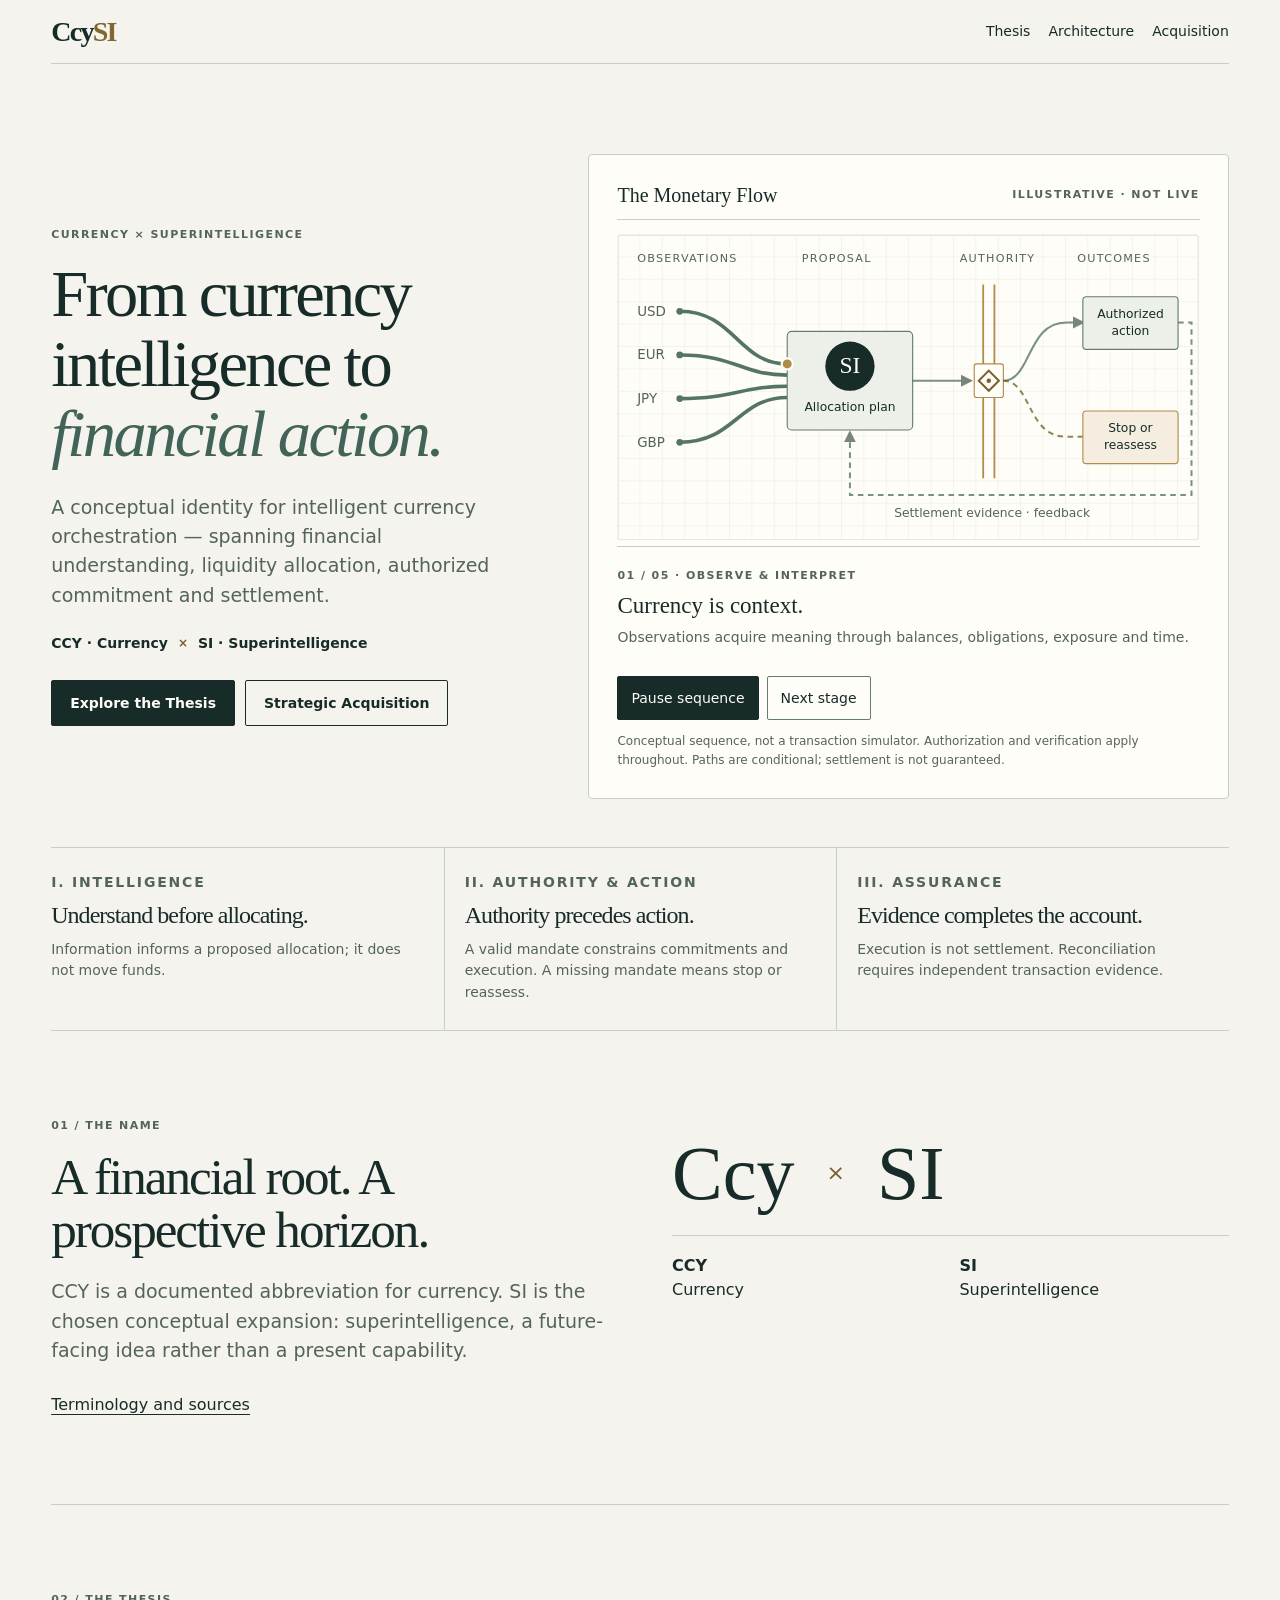
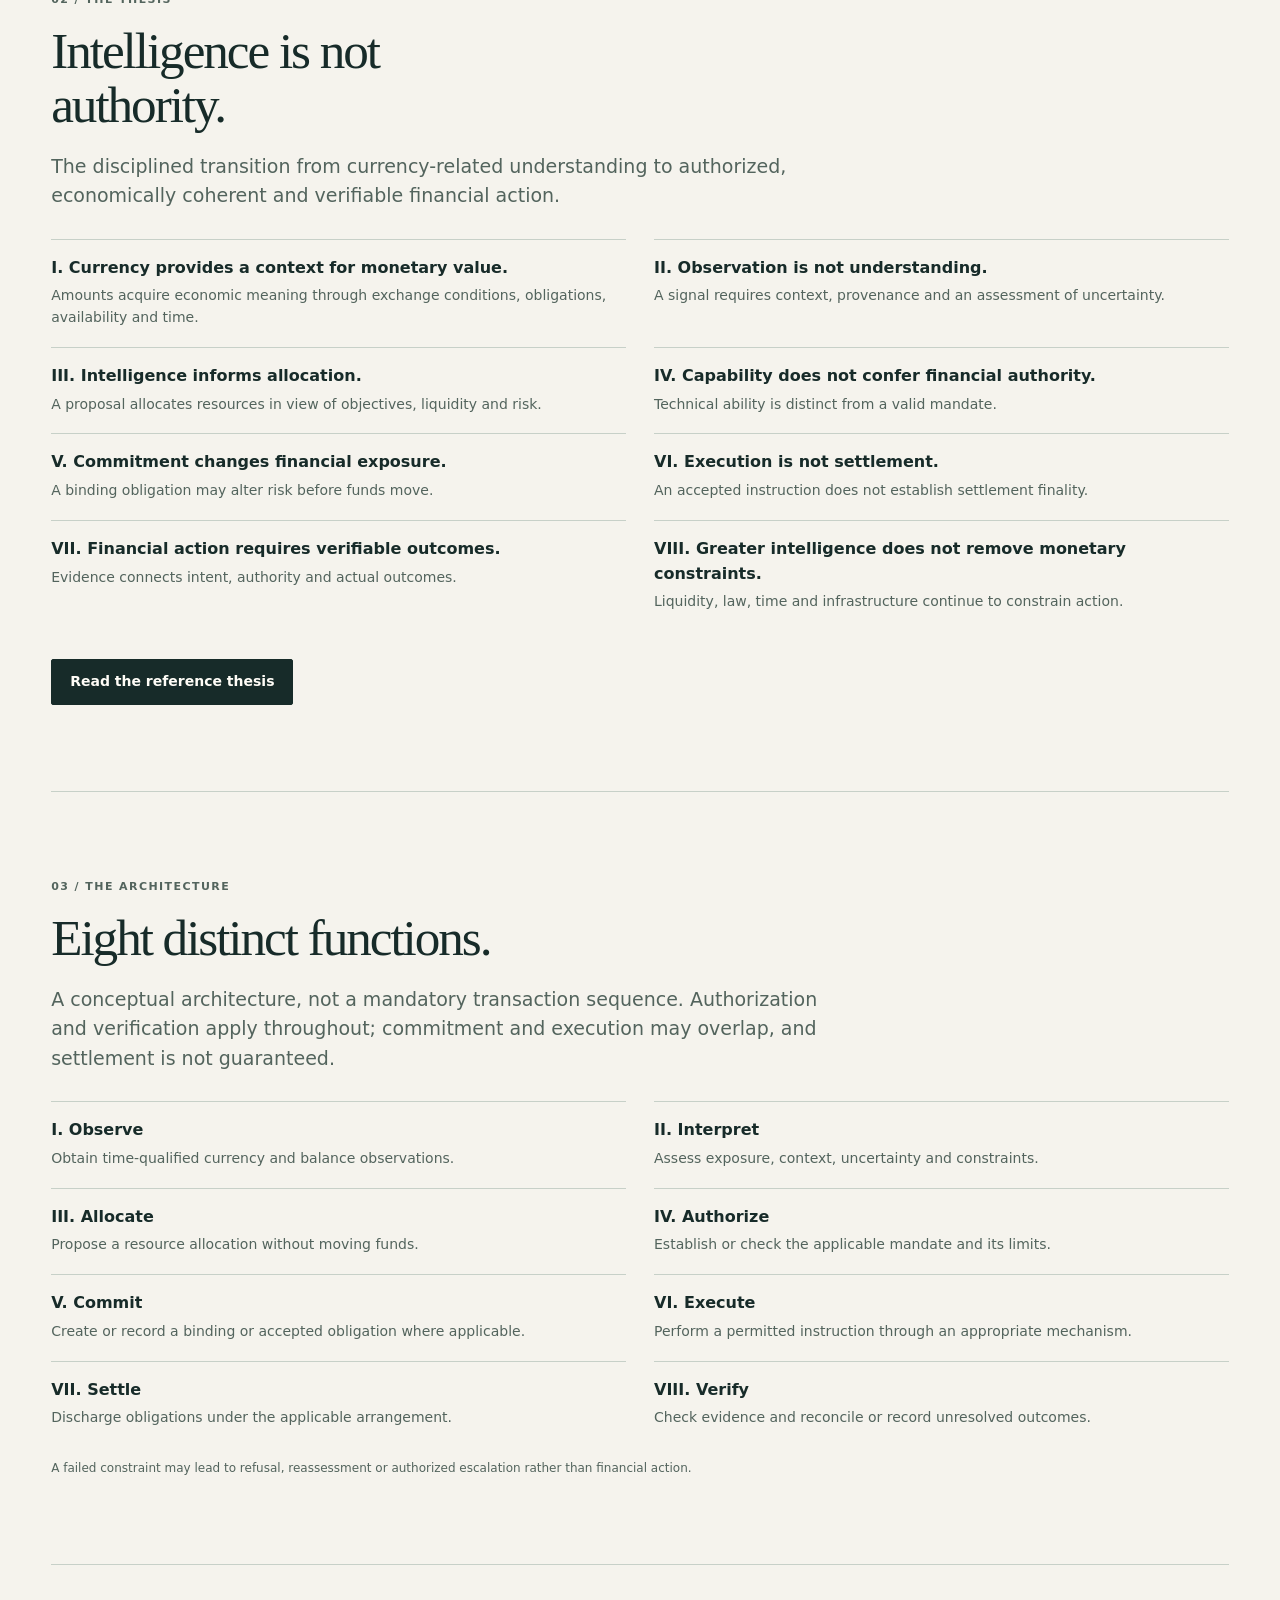
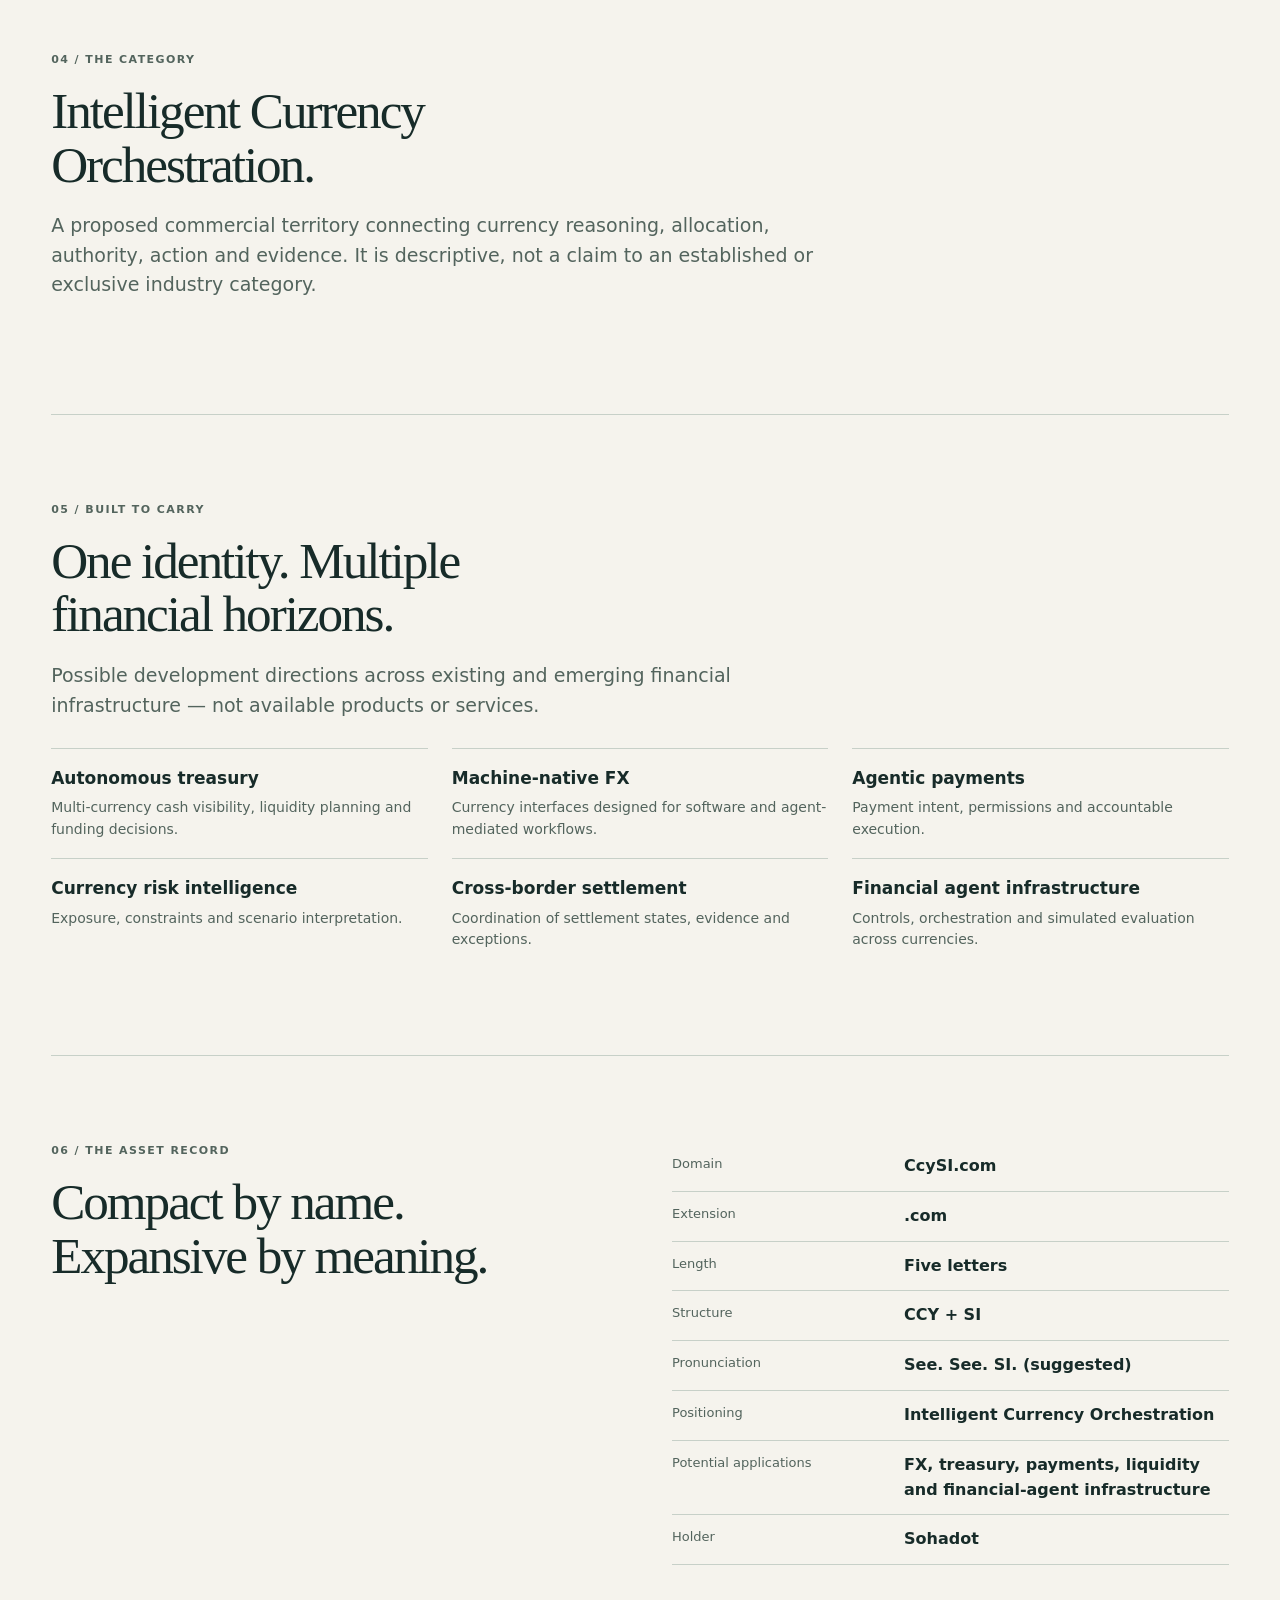
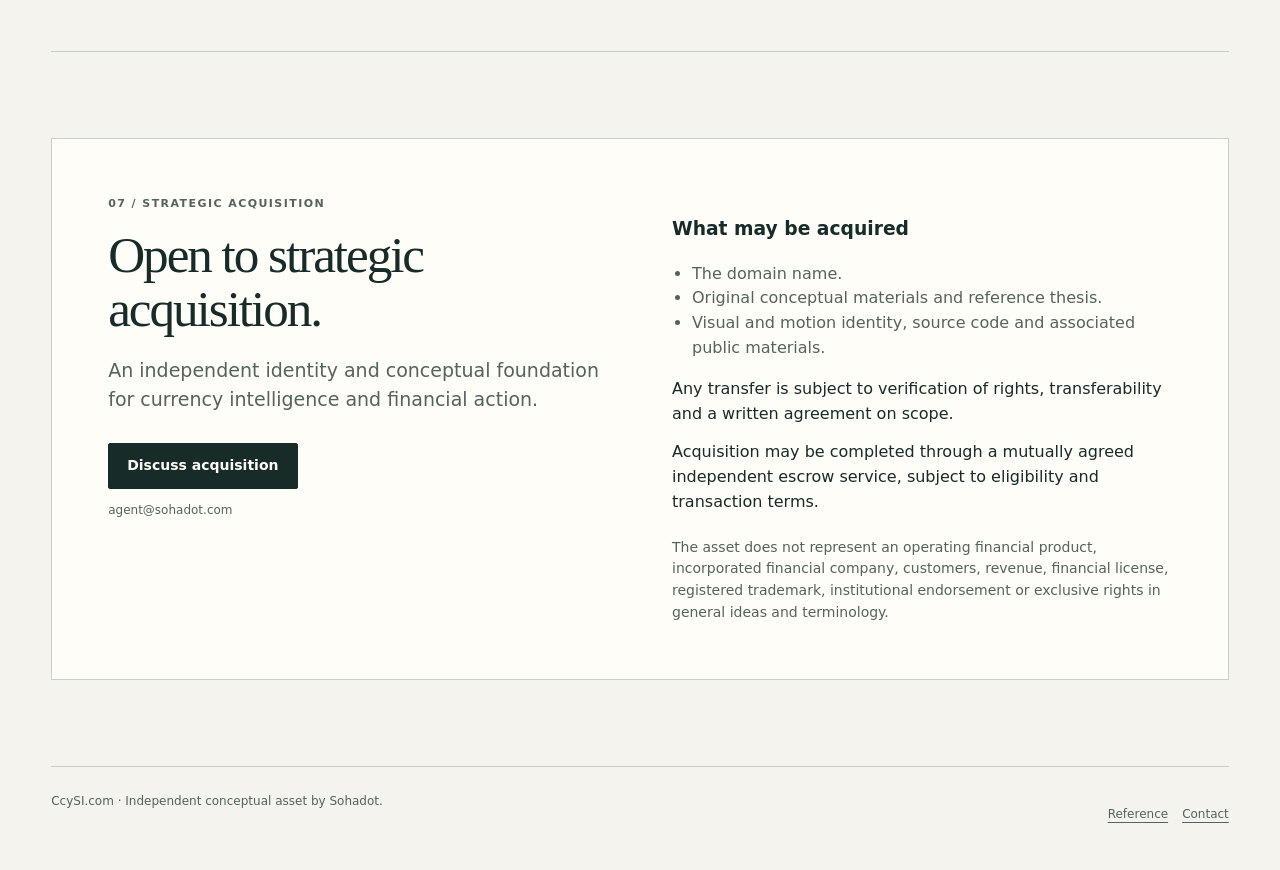
==== index.html @ 04d7bce8 "Build the CcySI public static website and reference edition" ====
<!doctype html>
<html lang="en"><head><meta charset="utf-8"><meta name="viewport" content="width=device-width, initial-scale=1"><title>CcySI — Currency × Superintelligence</title><meta name="description" content="From currency intelligence to financial action. An independent conceptual identity for intelligent currency orchestration."><link rel="canonical" href="https://ccysi.com/">
<meta property="og:type" content="website"><meta property="og:site_name" content="CcySI"><meta property="og:title" content="CcySI — Currency × Superintelligence"><meta property="og:description" content="From currency intelligence to financial action. An independent conceptual identity for intelligent currency orchestration."><meta property="og:url" content="https://ccysi.com/"><meta property="og:image" content="https://ccysi.com/assets/og.png"><meta property="og:image:width" content="1200"><meta property="og:image:height" content="630"><meta property="og:image:alt" content="CcySI, Currency and Superintelligence. From currency intelligence to financial action. A conceptual monetary flow diagram."><meta name="twitter:card" content="summary_large_image"><meta name="twitter:title" content="CcySI — Currency × Superintelligence"><meta name="twitter:description" content="From currency intelligence to financial action. An independent conceptual identity for intelligent currency orchestration."><meta name="twitter:image" content="https://ccysi.com/assets/og.png"><meta name="twitter:image:alt" content="CcySI, Currency and Superintelligence. From currency intelligence to financial action. A conceptual monetary flow diagram."><link rel="icon" type="image/svg+xml" href="assets/favicon.svg"><link rel="stylesheet" href="assets/site.css"><script type="application/ld+json">{"@context": "https://schema.org", "@type": "WebSite", "name": "CcySI", "url": "https://ccysi.com/", "description": "Independent conceptual identity for intelligent currency orchestration.", "inLanguage": "en"}</script></head><body><a class="skip" href="#main">Skip to content</a><div class="shell"><header><a class="wordmark" href="./" aria-label="CcySI home">Ccy<span>SI</span></a><nav class="nav" aria-label="Primary"><a href="thesis/">Thesis</a><a href="#architecture">Architecture</a><a href="#acquisition">Acquisition</a></nav></header><main id="main"><section class="hero" aria-labelledby="headline">
<div><p class="eyebrow">Currency × Superintelligence</p><h1 id="headline">From currency intelligence to <em>financial action.</em></h1><p class="lead">A conceptual identity for intelligent currency orchestration — spanning financial understanding, liquidity allocation, authorized commitment and settlement.</p><div class="identity"><span>CCY · Currency</span><b>×</b><span>SI · Superintelligence</span></div><div class="actions"><a class="cta primary" href="thesis/">Explore the Thesis</a><a class="cta" href="#acquisition">Strategic Acquisition</a></div></div>
<figure class="instrument" style="margin:0" aria-labelledby="flow-title">
<div class="instrument-head"><strong id="flow-title">The Monetary Flow</strong><span class="small">Illustrative · not live</span></div>
<svg viewBox="0 0 520 274" role="img" aria-labelledby="diagram-title diagram-desc" xmlns="http://www.w3.org/2000/svg">
<title id="diagram-title">From currency information to authorized financial action</title><desc id="diagram-desc">Currency-denominated observations converge into a proposed allocation. An authority boundary separates the proposal from possible execution and settlement. An alternative path stops at refusal or reassessment. Evidence returns to the intelligence layer.</desc>
<defs><pattern id="grid" width="20" height="20" patternUnits="userSpaceOnUse"><path d="M20 0H0V20" stroke="#dce3dc" stroke-width=".6" fill="none"/></pattern><marker id="arrow" markerWidth="6" markerHeight="6" refX="5" refY="3" orient="auto"><path d="M0 0L6 3L0 6Z" fill="#53645d"/></marker></defs>
<rect x="1" y="1" width="518" height="272" rx="2" fill="url(#grid)" stroke="#e0e5dd"/>
<g font-family="system-ui,sans-serif" font-size="12" fill="#53645d"><text x="18" y="25" font-size="10" letter-spacing="1.1">OBSERVATIONS</text><text x="165" y="25" font-size="10" letter-spacing="1.1">PROPOSAL</text><text x="306" y="25" font-size="10" letter-spacing="1.1">AUTHORITY</text><text x="411" y="25" font-size="10" letter-spacing="1.1">OUTCOMES</text><text x="18" y="73">USD</text><text x="18" y="112">EUR</text><text x="18" y="151">JPY</text><text x="18" y="190">GBP</text></g>
<g id="input" class="signal on" stroke="#547466" stroke-width="1.8" fill="none"><path d="M56 69C105 69 108 116 152 116"/><path d="M56 108C106 108 111 126 152 126"/><path d="M56 147C105 147 111 136 152 136"/><path d="M56 186C105 186 108 146 152 146"/></g>
<g fill="#547466"><circle cx="56" cy="69" r="3"/><circle cx="56" cy="108" r="3"/><circle cx="56" cy="147" r="3"/><circle cx="56" cy="186" r="3"/></g>
<rect x="152" y="87" width="112" height="88" rx="4" fill="#edf0e8" stroke="#637d70"/><circle cx="208" cy="118" r="22" fill="#172b29"/><text x="208" y="124" text-anchor="middle" font-family="Georgia,serif" font-size="21" fill="#fffdf7">SI</text><text x="208" y="158" text-anchor="middle" font-family="system-ui,sans-serif" font-size="11" fill="#172b29">Allocation plan</text>
<path id="proposal" class="signal" d="M264 131H316" stroke="#547466" stroke-width="1.8" fill="none" marker-end="url(#arrow)"/>
<path d="M327 45V218M337 45V218" stroke="#b18b49" stroke-width="1.6"/><rect x="319" y="116" width="26" height="30" rx="2" fill="#fffdf7" stroke="#b18b49"/><path d="M332 122L341 131L332 140L323 131Z" fill="none" stroke="#79602e" stroke-width="1.8"/><circle cx="332" cy="131" r="2" fill="#79602e"/>
<path id="accepted" class="signal" d="M345 131C370 131 366 79 401 79H416" stroke="#547466" stroke-width="1.8" fill="none" marker-end="url(#arrow)"/>
<path id="refused" class="signal" d="M345 131C370 131 366 181 401 181H416" stroke="#79602e" stroke-width="1.8" stroke-dasharray="5 4" fill="none"/>
<g font-family="system-ui,sans-serif" font-size="11" fill="#172b29"><rect x="416" y="56" width="85" height="47" rx="3" fill="#edf0e8" stroke="#637d70"/><text x="458.5" y="75" text-anchor="middle">Authorized</text><text x="458.5" y="90" text-anchor="middle">action</text><rect x="416" y="158" width="85" height="47" rx="3" fill="#f5eee0" stroke="#b18b49"/><text x="458.5" y="177" text-anchor="middle">Stop or</text><text x="458.5" y="192" text-anchor="middle">reassess</text></g>
<path id="evidence" class="signal" d="M501 79H513V233H208V177" stroke="#547466" stroke-width="1.8" stroke-dasharray="5 4" fill="none" marker-end="url(#arrow)"/><text x="335" y="253" text-anchor="middle" font-family="system-ui,sans-serif" font-size="11" fill="#53645d">Settlement evidence · feedback</text>
<circle id="pulse" class="dot on" cx="152" cy="116" r="5" fill="#b18b49" stroke="#fffdf7" stroke-width="2"/>
</svg>
<div class="mobile-flow" role="group" aria-label="Conceptual monetary flow"><div class="mf-node on" data-flow="input"><span class="mf-label">Observations</span>USD · EUR · JPY · GBP</div><div class="mf-arrow" aria-hidden="true">↓</div><div class="mf-node" data-flow="proposal"><span class="mf-label">Intelligence</span>Allocation plan</div><div class="mf-arrow" aria-hidden="true">↓</div><div class="mf-node" data-flow="authority"><span class="mf-label">Authority boundary</span>Mandate check</div><div class="mf-arrow" aria-hidden="true">↓</div><div class="mf-branches"><div class="mf-node" data-flow="accepted"><span class="mf-label">If permitted</span>Authorized action</div><div class="mf-node mf-stop" data-flow="refused"><span class="mf-label">If not permitted</span>Stop or reassess</div></div><div class="mf-evidence" data-flow="evidence">↺ Settlement evidence returns to intelligence</div></div>
<figcaption><div class="stage"><span class="small" id="count">01 / 05 · Observe &amp; interpret</span><strong id="stage-title">Currency is context.</strong><p id="stage-copy">Observations acquire meaning through balances, obligations, exposure and time.</p></div><div class="controls" id="controls" hidden><button type="button" id="toggle">Play sequence</button><button type="button" id="next">Next stage</button></div><p class="note">Conceptual sequence, not a transaction simulator. Authorization and verification apply throughout. Paths are conditional; settlement is not guaranteed.</p></figcaption>
</figure>
</section><section class="distinction" aria-label="Three conceptual distinctions"><article><p class="small">I. Intelligence</p><h2>Understand before allocating.</h2><p>Information informs a proposed allocation; it does not move funds.</p></article><article><p class="small">II. Authority &amp; action</p><h2>Authority precedes action.</h2><p>A valid mandate constrains commitments and execution. A missing mandate means stop or reassess.</p></article><article><p class="small">III. Assurance</p><h2>Evidence completes the account.</h2><p>Execution is not settlement. Reconciliation requires independent transaction evidence.</p></article></section><section class="section split" id="name"><div><p class="eyebrow">01 / The Name</p><h2>A financial root. A prospective horizon.</h2><p class="intro">CCY is a documented abbreviation for currency. SI is the chosen conceptual expansion: superintelligence, a future-facing idea rather than a present capability.</p><a href="thesis/#references">Terminology and sources</a></div><div><div class="name-equation"><strong>Ccy</strong><span>×</span><strong>SI</strong></div><div class="name-parts"><p><strong>CCY</strong><br>Currency</p><p><strong>SI</strong><br>Superintelligence</p></div></div></section>
<section class="section" id="thesis"><p class="eyebrow">02 / The Thesis</p><h2>Intelligence is not authority.</h2><p class="intro">The disciplined transition from currency-related understanding to authorized, economically coherent and verifiable financial action.</p><ol class="steps"><li><strong>I. Currency provides a context for monetary value.</strong><p>Amounts acquire economic meaning through exchange conditions, obligations, availability and time.</p></li><li><strong>II. Observation is not understanding.</strong><p>A signal requires context, provenance and an assessment of uncertainty.</p></li><li><strong>III. Intelligence informs allocation.</strong><p>A proposal allocates resources in view of objectives, liquidity and risk.</p></li><li><strong>IV. Capability does not confer financial authority.</strong><p>Technical ability is distinct from a valid mandate.</p></li><li><strong>V. Commitment changes financial exposure.</strong><p>A binding obligation may alter risk before funds move.</p></li><li><strong>VI. Execution is not settlement.</strong><p>An accepted instruction does not establish settlement finality.</p></li><li><strong>VII. Financial action requires verifiable outcomes.</strong><p>Evidence connects intent, authority and actual outcomes.</p></li><li><strong>VIII. Greater intelligence does not remove monetary constraints.</strong><p>Liquidity, law, time and infrastructure continue to constrain action.</p></li></ol><div class="actions"><a class="cta primary" href="thesis/">Read the reference thesis</a></div></section>
<section class="section" id="architecture"><p class="eyebrow">03 / The Architecture</p><h2>Eight distinct functions.</h2><p class="intro">A conceptual architecture, not a mandatory transaction sequence. Authorization and verification apply throughout; commitment and execution may overlap, and settlement is not guaranteed.</p><ol class="steps"><li><strong>I. Observe</strong><p>Obtain time-qualified currency and balance observations.</p></li><li><strong>II. Interpret</strong><p>Assess exposure, context, uncertainty and constraints.</p></li><li><strong>III. Allocate</strong><p>Propose a resource allocation without moving funds.</p></li><li><strong>IV. Authorize</strong><p>Establish or check the applicable mandate and its limits.</p></li><li><strong>V. Commit</strong><p>Create or record a binding or accepted obligation where applicable.</p></li><li><strong>VI. Execute</strong><p>Perform a permitted instruction through an appropriate mechanism.</p></li><li><strong>VII. Settle</strong><p>Discharge obligations under the applicable arrangement.</p></li><li><strong>VIII. Verify</strong><p>Check evidence and reconcile or record unresolved outcomes.</p></li></ol><p class="note">A failed constraint may lead to refusal, reassessment or authorized escalation rather than financial action.</p></section>
<section class="section" id="category"><p class="eyebrow">04 / The Category</p><h2>Intelligent Currency Orchestration.</h2><p class="intro">A proposed commercial territory connecting currency reasoning, allocation, authority, action and evidence. It is descriptive, not a claim to an established or exclusive industry category.</p></section>
<section class="section" id="applications"><p class="eyebrow">05 / Built to Carry</p><h2>One identity. Multiple financial horizons.</h2><p class="intro">Possible development directions across existing and emerging financial infrastructure — not available products or services.</p><div class="territory"><article><h3>Autonomous treasury</h3><p>Multi-currency cash visibility, liquidity planning and funding decisions.</p></article><article><h3>Machine-native FX</h3><p>Currency interfaces designed for software and agent-mediated workflows.</p></article><article><h3>Agentic payments</h3><p>Payment intent, permissions and accountable execution.</p></article><article><h3>Currency risk intelligence</h3><p>Exposure, constraints and scenario interpretation.</p></article><article><h3>Cross-border settlement</h3><p>Coordination of settlement states, evidence and exceptions.</p></article><article><h3>Financial agent infrastructure</h3><p>Controls, orchestration and simulated evaluation across currencies.</p></article></div></section>
<section class="section split" id="record"><div><p class="eyebrow">06 / The Asset Record</p><h2>Compact by name. Expansive by meaning.</h2></div><dl class="record"><dt>Domain</dt><dd>CcySI.com</dd><dt>Extension</dt><dd>.com</dd><dt>Length</dt><dd>Five letters</dd><dt>Structure</dt><dd>CCY + SI</dd><dt>Pronunciation</dt><dd>See. See. SI. (suggested)</dd><dt>Positioning</dt><dd>Intelligent Currency Orchestration</dd><dt>Potential applications</dt><dd>FX, treasury, payments, liquidity and financial-agent infrastructure</dd><dt>Holder</dt><dd>Sohadot</dd></dl></section>
<section class="section" id="acquisition"><div class="acquire split"><div><p class="eyebrow">07 / Strategic Acquisition</p><h2>Open to strategic acquisition.</h2><p class="intro">An independent identity and conceptual foundation for currency intelligence and financial action.</p><a class="cta primary" href="mailto:agent@sohadot.com?subject=CcySI%20strategic%20acquisition">Discuss acquisition</a><p class="note">agent@sohadot.com</p></div><div><h3>What may be acquired</h3><ul><li>The domain name.</li><li>Original conceptual materials and reference thesis.</li><li>Visual and motion identity, source code and associated public materials.</li></ul><p>Any transfer is subject to verification of rights, transferability and a written agreement on scope.</p><p>Acquisition may be completed through a mutually agreed independent escrow service, subject to eligibility and transaction terms.</p><p class="fine">The asset does not represent an operating financial product, incorporated financial company, customers, revenue, financial license, registered trademark, institutional endorsement or exclusive rights in general ideas and terminology.</p></div></div></section></main><footer><span>CcySI.com · Independent conceptual asset by Sohadot.</span><span class="footlinks"><a href="thesis/">Reference</a><a href="mailto:agent@sohadot.com?subject=CcySI%20strategic%20acquisition">Contact</a></span></footer></div><script defer src="assets/flow.js"></script></body></html>
---- assets/site.css ----
:root{color-scheme:light;--paper:#f5f3ed;--ink:#172b29;--muted:#53645d;--gold:#b18b49;--rule:#c7d0c8;--sage:#81998b;--white:#fffdf7}*{box-sizing:border-box}body{margin:0;background:var(--paper);color:var(--ink);font:16px/1.55 system-ui,sans-serif}a{color:inherit;text-underline-offset:4px}a:focus-visible,button:focus-visible{outline:3px solid #79602e;outline-offset:4px}button{font:inherit;color:inherit;cursor:pointer;min-height:44px}button[hidden], [hidden]{display:none!important}.shell{max-width:1280px;margin:auto;padding:0 clamp(16px,4vw,56px)}header{display:flex;align-items:center;justify-content:space-between;gap:12px;min-height:64px;border-bottom:1px solid var(--rule)}.wordmark{font:600 28px/1 Georgia,serif;letter-spacing:-1.7px;white-space:nowrap}.wordmark span{color:#83652f}.small,.eyebrow{font-size:11px;letter-spacing:.13em;text-transform:uppercase;font-weight:650;color:var(--muted)}header .small{text-align:right}.hero{display:grid;grid-template-columns:minmax(0, .85fr) minmax(0,1.15fr);gap:clamp(28px,5vw,72px);align-items:center;padding:clamp(36px,7vw,104px) 0 48px}.hero>*{min-width:0}.eyebrow{margin:0 0 16px}h1,h2{font-family:Georgia,serif;font-weight:400;letter-spacing:-.04em;line-height:1.05;margin:0}h1{font-size:clamp(40px,5.2vw,76px);max-width:12ch}h1 em{font-weight:400;color:#426357}p{margin:0}.lead{margin:24px 0;color:var(--muted);max-width:44ch;font-size:clamp(16px,1.5vw,19px)}.identity{display:flex;flex-wrap:wrap;gap:10px;align-items:center;font:600 14px/1.3 system-ui,sans-serif}.identity b{font-size:12px;color:#79602e}.instrument{background:var(--white);border:1px solid var(--rule);padding:clamp(12px,2.5vw,28px);border-radius:4px}.instrument-head{display:flex;justify-content:space-between;align-items:center;flex-wrap:wrap;gap:6px;border-bottom:1px solid var(--rule);padding-bottom:12px}.instrument-head strong{font:400 20px/1.2 Georgia,serif}.instrument svg{display:block;width:100%;height:auto;margin:14px 0 6px}.signal{opacity:.78;transition:opacity .45s ease,stroke-width .45s ease}.signal.on{opacity:1;stroke-width:3.2}.dot{opacity:0;transition:opacity .45s ease}.dot.on{opacity:1}.stage{border-top:1px solid var(--rule);padding:15px 0 0;min-height:114px}.stage strong{display:block;font:400 23px/1.2 Georgia,serif;margin:5px 0 7px}.stage p{font-size:14px;color:var(--muted)}.controls{display:flex;flex-wrap:wrap;gap:8px;margin-top:16px}.controls button{background:transparent;border:1px solid #637d70;padding:8px 13px;border-radius:2px;font-size:14px}.controls button:first-child{background:var(--ink);color:var(--white);border-color:var(--ink)}.controls button:hover{border-color:#79602e}.note{font-size:12px;color:var(--muted);margin-top:12px}.distinction{display:grid;grid-template-columns:repeat(3,minmax(0,1fr));border-top:1px solid var(--rule);border-bottom:1px solid var(--rule)}.distinction article{padding:24px 20px 26px 0}.distinction article+article{border-left:1px solid var(--rule);padding-left:20px}.distinction h2{font-size:24px;margin:10px 0}.distinction p{color:var(--muted);font-size:14px}footer{display:flex;justify-content:space-between;flex-wrap:wrap;gap:12px;padding:25px 0 34px;font-size:12px;color:var(--muted)}.mobile-flow{display:none}.mobile-flow .mf-node{padding:10px;border:1px solid #637d70;border-radius:3px;font-size:14px;line-height:1.4;text-align:center;background:#edf0e8}.mobile-flow .mf-node.on{outline:2px solid #79602e;outline-offset:2px;background:#e1e9df}.mf-arrow{text-align:center;color:#53645d;font-size:20px;line-height:1.5}.mf-branches{display:grid;grid-template-columns:1fr 1fr;gap:9px}.mf-branches .mf-stop{background:#f5eee0}.mf-evidence{margin-top:13px;padding:9px 6px;border:1px dashed #637d70;color:#344c43;font-size:13px;text-align:center}.mf-evidence.on{border:2px solid #79602e;padding:8px 5px}.mf-label{display:block;font-size:11px;letter-spacing:.07em;text-transform:uppercase;font-weight:650;color:#53645d;margin-bottom:3px}@media(max-width:600px){.instrument svg{display:none}.mobile-flow{display:block;margin:18px 2px 16px}.stage{min-height:136px}}@media(max-width:820px){.hero{grid-template-columns:1fr;gap:26px;padding:36px 0}.lead{margin:16px 0}h1{max-width:16ch}.instrument{max-width:680px;width:100%}.distinction{grid-template-columns:1fr}.distinction article,.distinction article+article{border-left:0;padding:18px 0}.distinction article+article{border-top:1px solid var(--rule)}}@media(max-width:380px){header .small{font-size:9px;letter-spacing:.06em}.hero{padding-top:26px}h1{font-size:38px}.instrument{padding:10px}.stage{min-height:128px}}@media(prefers-reduced-motion:reduce){*,*::before,*::after{transition:none!important;animation:none!important;scroll-behavior:auto!important}}

.skip{position:absolute;left:12px;top:-100px;background:var(--ink);color:white;padding:12px;z-index:5}.skip:focus{top:12px}.nav{display:flex;flex-wrap:wrap;align-items:center;justify-content:flex-end;gap:4px 18px}.nav a{display:inline-flex;align-items:center;min-height:44px;font-size:14px;text-decoration:none}.nav a:hover{text-decoration:underline}.wordmark{text-decoration:none}.actions{display:flex;flex-wrap:wrap;gap:10px;margin-top:28px}.cta{display:inline-flex;align-items:center;justify-content:center;min-height:46px;padding:10px 18px;border:1px solid var(--ink);text-decoration:none;font-size:14px;font-weight:600;border-radius:2px}.cta.primary{color:var(--white);background:var(--ink)}.cta:hover{outline:1px solid var(--ink);outline-offset:2px}.section{padding:clamp(40px,7vw,86px) 0;border-bottom:1px solid var(--rule)}.section h2{font-size:clamp(31px,4vw,53px);max-width:20ch}.section .intro{font-size:clamp(16px,1.5vw,19px);color:var(--muted);max-width:65ch;margin:20px 0 28px}.split{display:grid;grid-template-columns:minmax(0,1fr) minmax(0,1fr);gap:clamp(24px,5vw,80px);align-items:start}.name-equation{display:flex;align-items:center;flex-wrap:wrap;gap:clamp(12px,3vw,32px);padding:18px 0 24px;border-bottom:1px solid var(--rule)}.name-equation strong{font:400 clamp(40px,6vw,76px)/1 Georgia,serif}.name-equation span{color:#79602e;font-size:22px}.name-parts{display:grid;grid-template-columns:1fr 1fr;gap:18px;padding-top:18px}.name-parts p,.section p{overflow-wrap:break-word}.steps{list-style:none;padding:0;margin:26px 0 0;display:grid;grid-template-columns:repeat(2,minmax(0,1fr));gap:0 28px}.steps li{border-top:1px solid var(--rule);padding:16px 0 18px}.steps strong{display:block;margin-bottom:5px;font-size:16px}.steps p{color:var(--muted);font-size:14px}.territory{display:grid;grid-template-columns:repeat(3,minmax(0,1fr));gap:0 24px;margin-top:24px}.territory article{border-top:1px solid var(--rule);padding:18px 0}.territory h3{font-size:17px;line-height:1.3;margin:0 0 8px}.territory p{font-size:14px;color:var(--muted)}.record{margin:0;display:grid;grid-template-columns:minmax(0,1fr) minmax(0,1.4fr)}.record dt,.record dd{margin:0;padding:12px 0;border-bottom:1px solid var(--rule);overflow-wrap:anywhere}.record dt{font-size:13px;color:var(--muted)}.record dd{font-weight:550}.acquire{border:1px solid var(--rule);background:var(--white);padding:clamp(22px,5vw,56px)}.acquire ul{padding-left:20px;color:var(--muted)}.acquire p+p{margin-top:14px}.acquire .fine{font-size:14px;color:var(--muted);margin-top:22px}.reference{max-width:900px;margin:0 auto;padding:clamp(32px,6vw,80px) 0}.reference h1{font-size:clamp(36px,5.2vw,64px);max-width:none;margin-bottom:22px}.reference h2{font-size:clamp(26px,3.2vw,38px);margin:42px 0 14px}.reference h3{font-size:21px;margin:24px 0 12px}.reference p{margin:0 0 16px;overflow-wrap:anywhere}.reference li{margin:8px 0}.reference blockquote{border-left:2px solid var(--gold);padding:10px 20px;margin:24px 0;font:400 26px Georgia,serif}.reference table{border-collapse:collapse;width:100%;font-size:14px;table-layout:fixed}.reference th,.reference td{border:1px solid var(--rule);padding:10px;text-align:left;vertical-align:top;overflow-wrap:anywhere}.reference th{background:#edf0e8}.reference th:first-child{width:23%}.reference a{overflow-wrap:anywhere}.reference .links{margin-bottom:36px}.ref-meta{margin-top:18px;color:var(--muted)}.footlinks{display:flex;gap:14px;flex-wrap:wrap}footer a{min-height:44px;display:inline-flex;align-items:center}.error-page{min-height:65vh}.error-page h1{max-width:none}@media(max-width:820px){.split{grid-template-columns:1fr;gap:24px}.territory{grid-template-columns:repeat(2,minmax(0,1fr))}}@media(max-width:480px){.nav{gap:0 10px}.nav a{font-size:12px}.wordmark{font-size:25px}.steps,.territory{grid-template-columns:1fr}.record dt,.record dd{font-size:13px}.reference table{font-size:12px}.reference td,.reference th{padding:6px}.name-equation{gap:12px}.name-parts{font-size:14px}.hero{padding-top:28px}.hero .actions{margin-top:18px}.hero h1{max-width:13ch}.instrument{margin-top:0}}
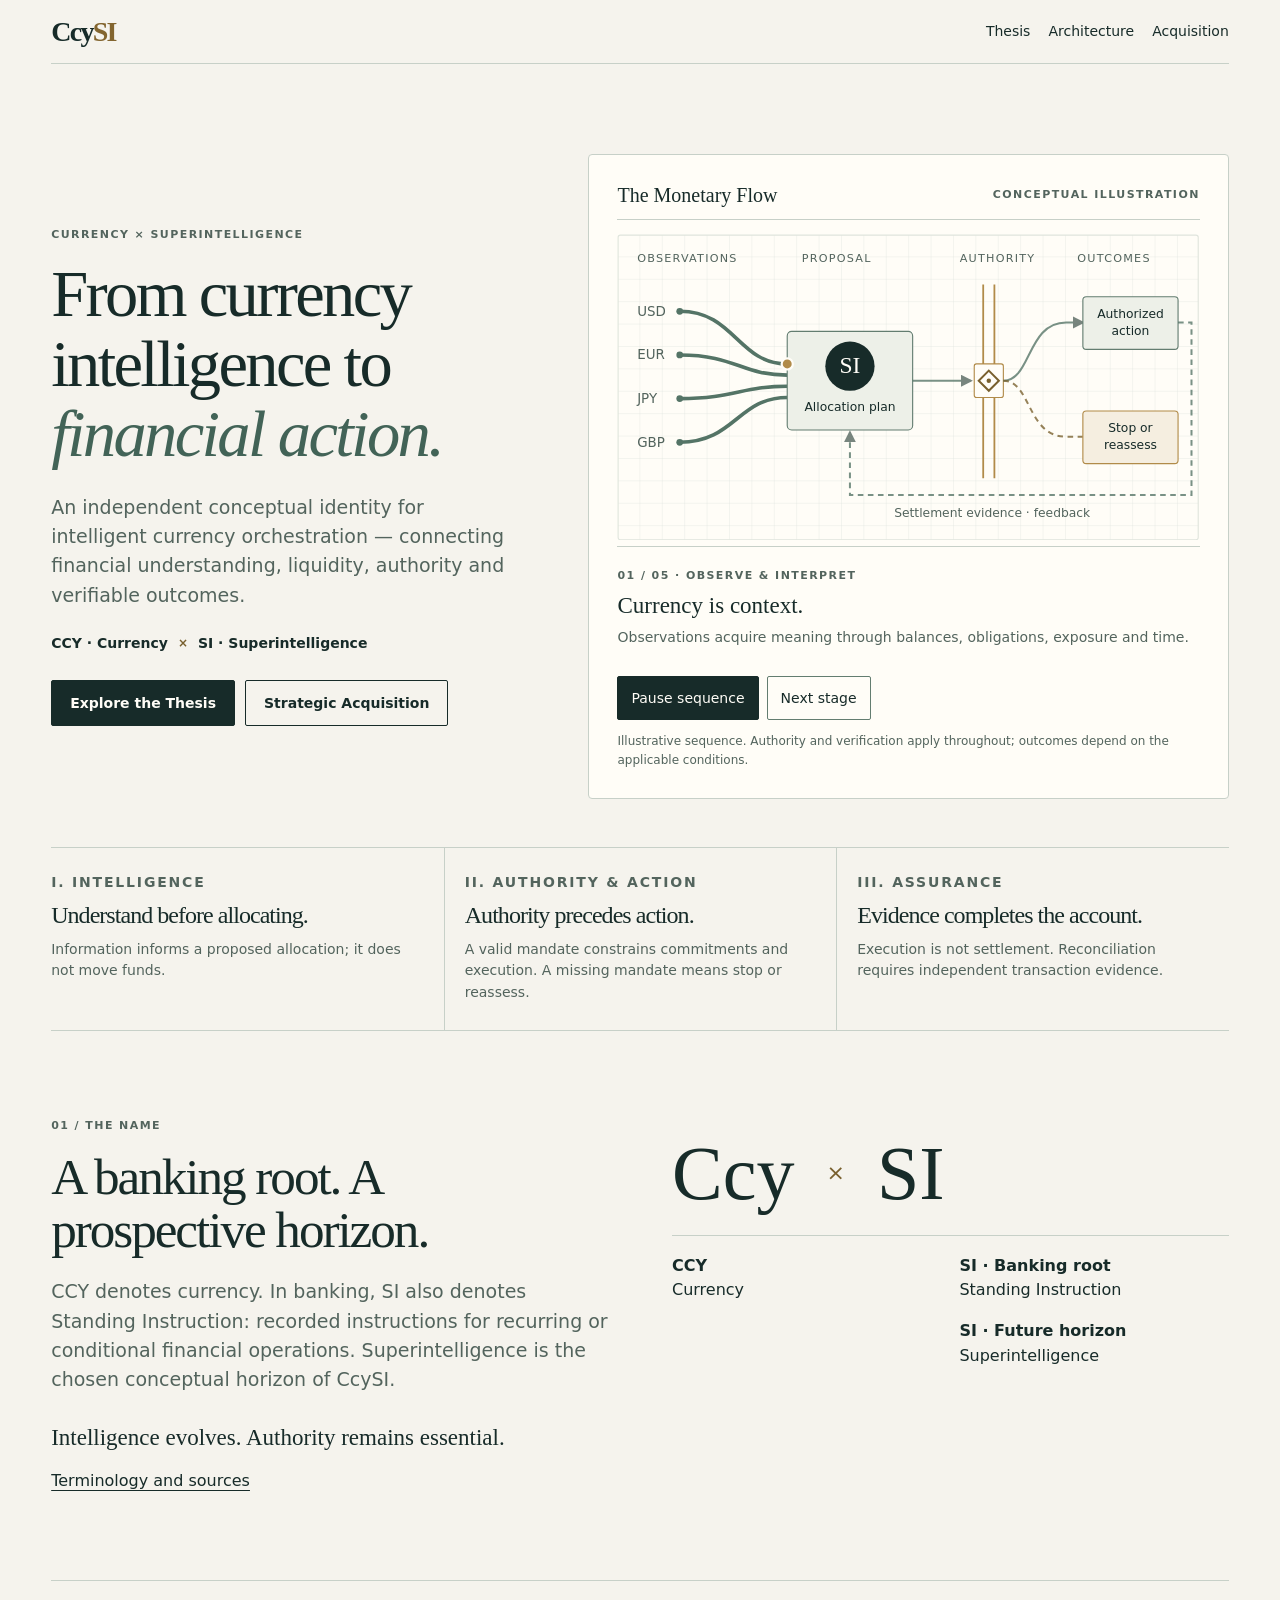
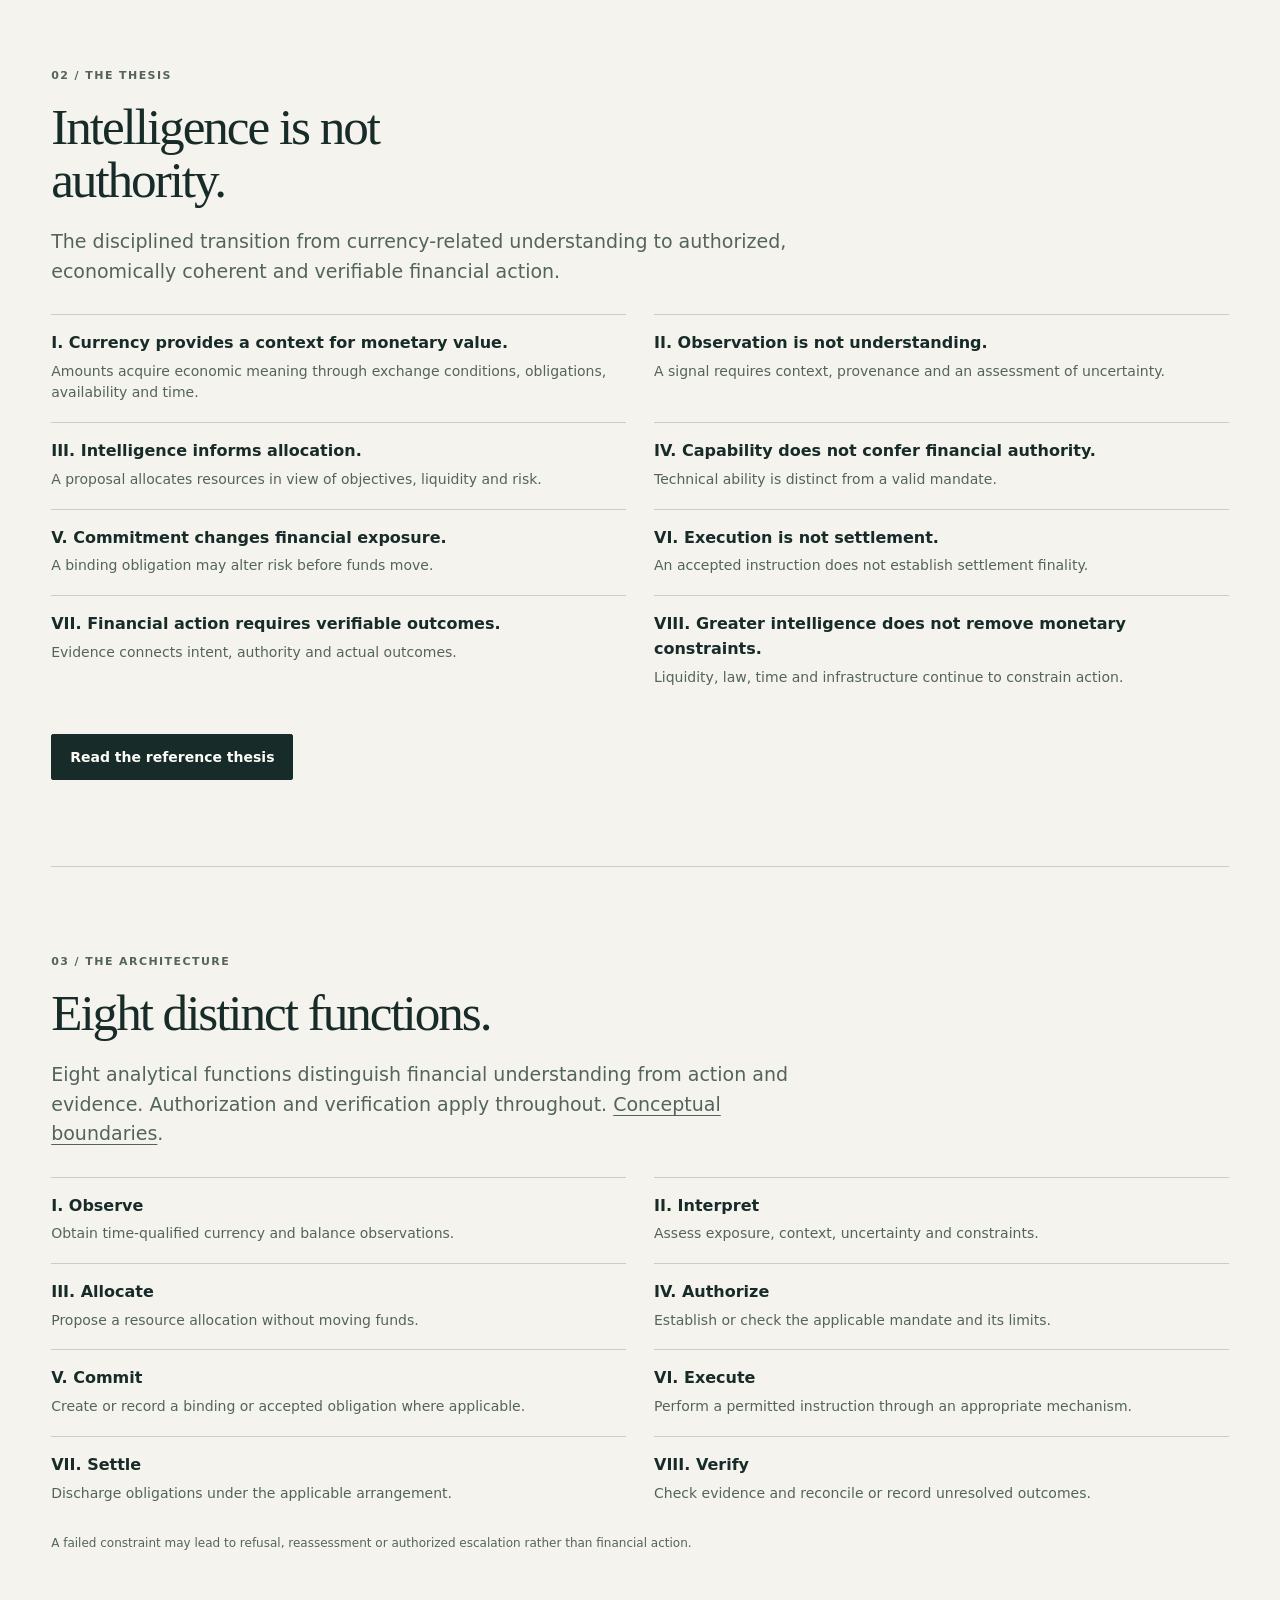
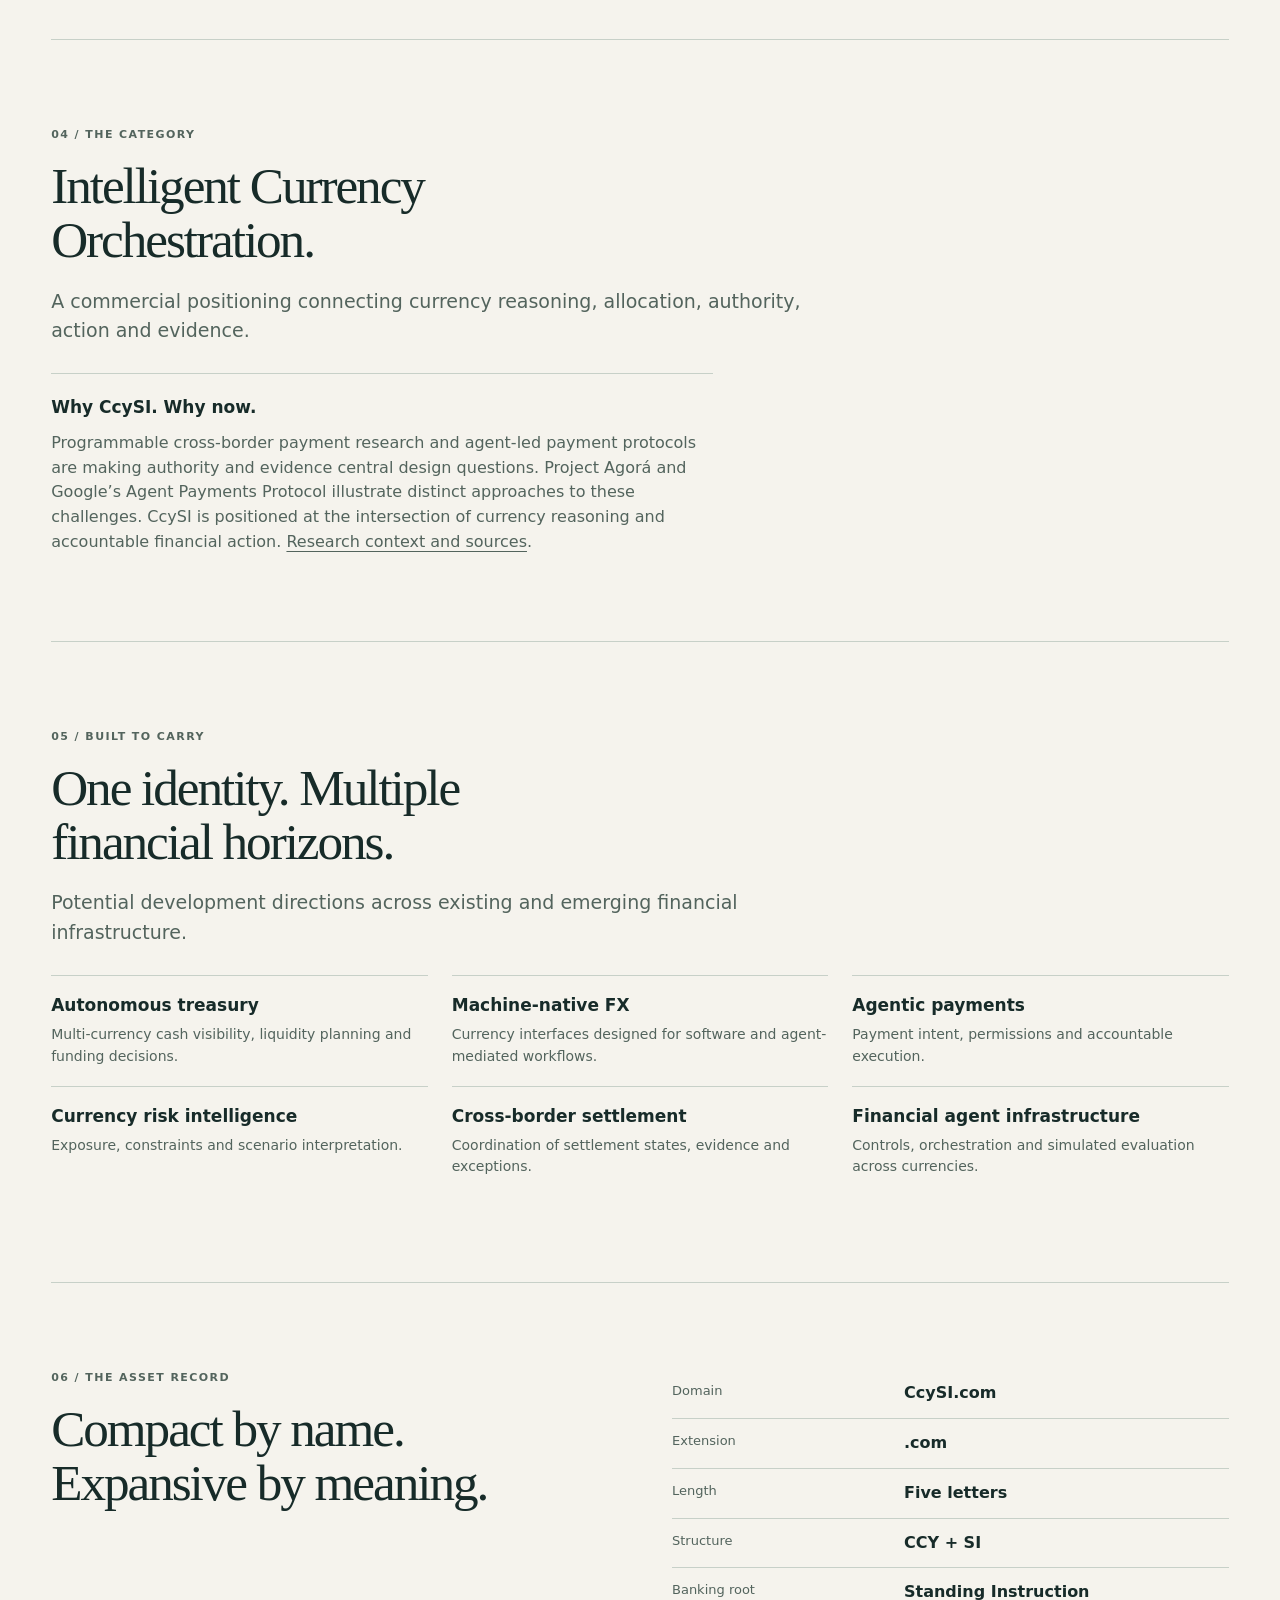
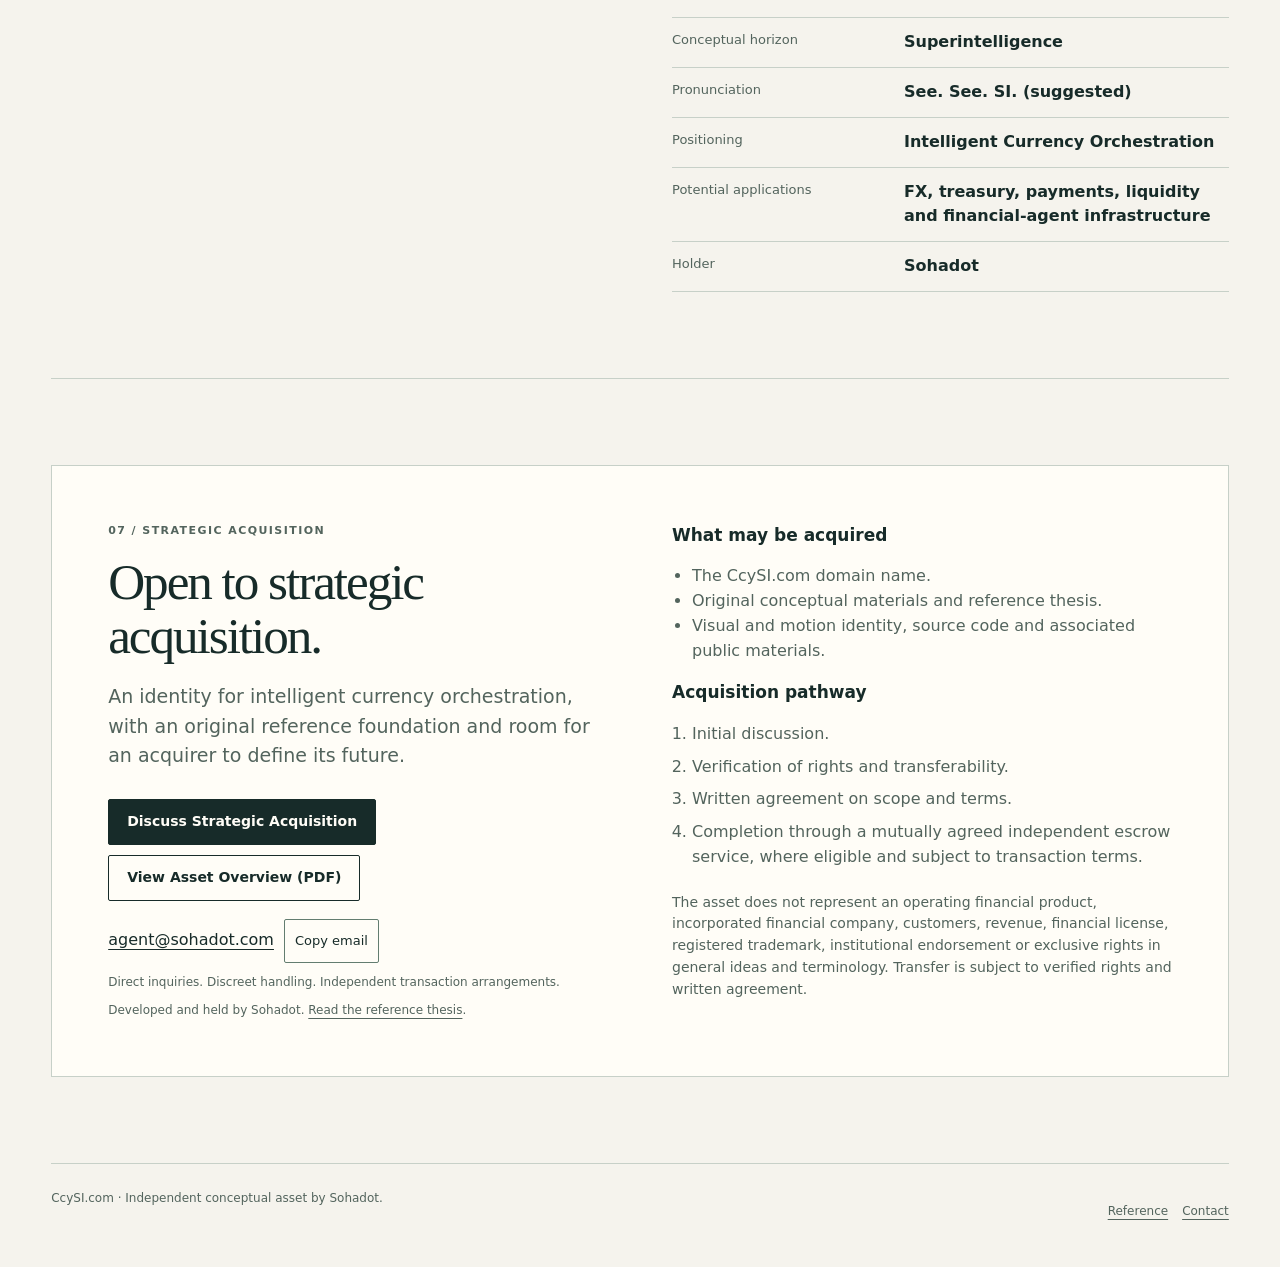
==== commit 6fa338e9: "Expand CcySI banking semantics and strategic acquisition materials" ====
--- a/index.html
+++ b/index.html
@@ -1,9 +1,9 @@
 <!doctype html>
 <html lang="en"><head><meta charset="utf-8"><meta name="viewport" content="width=device-width, initial-scale=1"><title>CcySI — Currency × Superintelligence</title><meta name="description" content="From currency intelligence to financial action. An independent conceptual identity for intelligent currency orchestration."><link rel="canonical" href="https://ccysi.com/">
 <meta property="og:type" content="website"><meta property="og:site_name" content="CcySI"><meta property="og:title" content="CcySI — Currency × Superintelligence"><meta property="og:description" content="From currency intelligence to financial action. An independent conceptual identity for intelligent currency orchestration."><meta property="og:url" content="https://ccysi.com/"><meta property="og:image" content="https://ccysi.com/assets/og.png"><meta property="og:image:width" content="1200"><meta property="og:image:height" content="630"><meta property="og:image:alt" content="CcySI, Currency and Superintelligence. From currency intelligence to financial action. A conceptual monetary flow diagram."><meta name="twitter:card" content="summary_large_image"><meta name="twitter:title" content="CcySI — Currency × Superintelligence"><meta name="twitter:description" content="From currency intelligence to financial action. An independent conceptual identity for intelligent currency orchestration."><meta name="twitter:image" content="https://ccysi.com/assets/og.png"><meta name="twitter:image:alt" content="CcySI, Currency and Superintelligence. From currency intelligence to financial action. A conceptual monetary flow diagram."><link rel="icon" type="image/svg+xml" href="assets/favicon.svg"><link rel="stylesheet" href="assets/site.css"><script type="application/ld+json">{"@context": "https://schema.org", "@type": "WebSite", "name": "CcySI", "url": "https://ccysi.com/", "description": "Independent conceptual identity for intelligent currency orchestration.", "inLanguage": "en"}</script></head><body><a class="skip" href="#main">Skip to content</a><div class="shell"><header><a class="wordmark" href="./" aria-label="CcySI home">Ccy<span>SI</span></a><nav class="nav" aria-label="Primary"><a href="thesis/">Thesis</a><a href="#architecture">Architecture</a><a href="#acquisition">Acquisition</a></nav></header><main id="main"><section class="hero" aria-labelledby="headline">
-<div><p class="eyebrow">Currency × Superintelligence</p><h1 id="headline">From currency intelligence to <em>financial action.</em></h1><p class="lead">A conceptual identity for intelligent currency orchestration — spanning financial understanding, liquidity allocation, authorized commitment and settlement.</p><div class="identity"><span>CCY · Currency</span><b>×</b><span>SI · Superintelligence</span></div><div class="actions"><a class="cta primary" href="thesis/">Explore the Thesis</a><a class="cta" href="#acquisition">Strategic Acquisition</a></div></div>
+<div><p class="eyebrow">Currency × Superintelligence</p><h1 id="headline">From currency intelligence to <em>financial action.</em></h1><p class="lead">An independent conceptual identity for intelligent currency orchestration — connecting financial understanding, liquidity, authority and verifiable outcomes.</p><div class="identity"><span>CCY · Currency</span><b>×</b><span>SI · Superintelligence</span></div><div class="actions"><a class="cta primary" href="thesis/">Explore the Thesis</a><a class="cta" href="#acquisition">Strategic Acquisition</a></div></div>
 <figure class="instrument" style="margin:0" aria-labelledby="flow-title">
-<div class="instrument-head"><strong id="flow-title">The Monetary Flow</strong><span class="small">Illustrative · not live</span></div>
+<div class="instrument-head"><strong id="flow-title">The Monetary Flow</strong><span class="small">Conceptual illustration</span></div>
 <svg viewBox="0 0 520 274" role="img" aria-labelledby="diagram-title diagram-desc" xmlns="http://www.w3.org/2000/svg">
 <title id="diagram-title">From currency information to authorized financial action</title><desc id="diagram-desc">Currency-denominated observations converge into a proposed allocation. An authority boundary separates the proposal from possible execution and settlement. An alternative path stops at refusal or reassessment. Evidence returns to the intelligence layer.</desc>
 <defs><pattern id="grid" width="20" height="20" patternUnits="userSpaceOnUse"><path d="M20 0H0V20" stroke="#dce3dc" stroke-width=".6" fill="none"/></pattern><marker id="arrow" markerWidth="6" markerHeight="6" refX="5" refY="3" orient="auto"><path d="M0 0L6 3L0 6Z" fill="#53645d"/></marker></defs>
@@ -21,12 +21,12 @@
 <circle id="pulse" class="dot on" cx="152" cy="116" r="5" fill="#b18b49" stroke="#fffdf7" stroke-width="2"/>
 </svg>
 <div class="mobile-flow" role="group" aria-label="Conceptual monetary flow"><div class="mf-node on" data-flow="input"><span class="mf-label">Observations</span>USD · EUR · JPY · GBP</div><div class="mf-arrow" aria-hidden="true">↓</div><div class="mf-node" data-flow="proposal"><span class="mf-label">Intelligence</span>Allocation plan</div><div class="mf-arrow" aria-hidden="true">↓</div><div class="mf-node" data-flow="authority"><span class="mf-label">Authority boundary</span>Mandate check</div><div class="mf-arrow" aria-hidden="true">↓</div><div class="mf-branches"><div class="mf-node" data-flow="accepted"><span class="mf-label">If permitted</span>Authorized action</div><div class="mf-node mf-stop" data-flow="refused"><span class="mf-label">If not permitted</span>Stop or reassess</div></div><div class="mf-evidence" data-flow="evidence">↺ Settlement evidence returns to intelligence</div></div>
-<figcaption><div class="stage"><span class="small" id="count">01 / 05 · Observe &amp; interpret</span><strong id="stage-title">Currency is context.</strong><p id="stage-copy">Observations acquire meaning through balances, obligations, exposure and time.</p></div><div class="controls" id="controls" hidden><button type="button" id="toggle">Play sequence</button><button type="button" id="next">Next stage</button></div><p class="note">Conceptual sequence, not a transaction simulator. Authorization and verification apply throughout. Paths are conditional; settlement is not guaranteed.</p></figcaption>
+<figcaption><div class="stage"><span class="small" id="count">01 / 05 · Observe &amp; interpret</span><strong id="stage-title">Currency is context.</strong><p id="stage-copy">Observations acquire meaning through balances, obligations, exposure and time.</p></div><div class="controls" id="controls" hidden><button type="button" id="toggle">Play sequence</button><button type="button" id="next">Next stage</button></div><p class="note">Illustrative sequence. Authority and verification apply throughout; outcomes depend on the applicable conditions.</p></figcaption>
 </figure>
-</section><section class="distinction" aria-label="Three conceptual distinctions"><article><p class="small">I. Intelligence</p><h2>Understand before allocating.</h2><p>Information informs a proposed allocation; it does not move funds.</p></article><article><p class="small">II. Authority &amp; action</p><h2>Authority precedes action.</h2><p>A valid mandate constrains commitments and execution. A missing mandate means stop or reassess.</p></article><article><p class="small">III. Assurance</p><h2>Evidence completes the account.</h2><p>Execution is not settlement. Reconciliation requires independent transaction evidence.</p></article></section><section class="section split" id="name"><div><p class="eyebrow">01 / The Name</p><h2>A financial root. A prospective horizon.</h2><p class="intro">CCY is a documented abbreviation for currency. SI is the chosen conceptual expansion: superintelligence, a future-facing idea rather than a present capability.</p><a href="thesis/#references">Terminology and sources</a></div><div><div class="name-equation"><strong>Ccy</strong><span>×</span><strong>SI</strong></div><div class="name-parts"><p><strong>CCY</strong><br>Currency</p><p><strong>SI</strong><br>Superintelligence</p></div></div></section>
+</section><section class="distinction" aria-label="Three conceptual distinctions"><article><p class="small">I. Intelligence</p><h2>Understand before allocating.</h2><p>Information informs a proposed allocation; it does not move funds.</p></article><article><p class="small">II. Authority &amp; action</p><h2>Authority precedes action.</h2><p>A valid mandate constrains commitments and execution. A missing mandate means stop or reassess.</p></article><article><p class="small">III. Assurance</p><h2>Evidence completes the account.</h2><p>Execution is not settlement. Reconciliation requires independent transaction evidence.</p></article></section><section class="section split" id="name"><div><p class="eyebrow">01 / The Name</p><h2>A banking root. A prospective horizon.</h2><p class="intro">CCY denotes currency. In banking, SI also denotes Standing Instruction: recorded instructions for recurring or conditional financial operations. Superintelligence is the chosen conceptual horizon of CcySI.</p><p class="name-principle">Intelligence evolves. Authority remains essential.</p><a href="thesis/#references">Terminology and sources</a></div><div><div class="name-equation"><strong>Ccy</strong><span>×</span><strong>SI</strong></div><div class="name-parts"><p><strong>CCY</strong><br>Currency</p><div><p><strong>SI · Banking root</strong><br>Standing Instruction</p><p class="dual-meaning"><strong>SI · Future horizon</strong><br>Superintelligence</p></div></div></div></section>
 <section class="section" id="thesis"><p class="eyebrow">02 / The Thesis</p><h2>Intelligence is not authority.</h2><p class="intro">The disciplined transition from currency-related understanding to authorized, economically coherent and verifiable financial action.</p><ol class="steps"><li><strong>I. Currency provides a context for monetary value.</strong><p>Amounts acquire economic meaning through exchange conditions, obligations, availability and time.</p></li><li><strong>II. Observation is not understanding.</strong><p>A signal requires context, provenance and an assessment of uncertainty.</p></li><li><strong>III. Intelligence informs allocation.</strong><p>A proposal allocates resources in view of objectives, liquidity and risk.</p></li><li><strong>IV. Capability does not confer financial authority.</strong><p>Technical ability is distinct from a valid mandate.</p></li><li><strong>V. Commitment changes financial exposure.</strong><p>A binding obligation may alter risk before funds move.</p></li><li><strong>VI. Execution is not settlement.</strong><p>An accepted instruction does not establish settlement finality.</p></li><li><strong>VII. Financial action requires verifiable outcomes.</strong><p>Evidence connects intent, authority and actual outcomes.</p></li><li><strong>VIII. Greater intelligence does not remove monetary constraints.</strong><p>Liquidity, law, time and infrastructure continue to constrain action.</p></li></ol><div class="actions"><a class="cta primary" href="thesis/">Read the reference thesis</a></div></section>
-<section class="section" id="architecture"><p class="eyebrow">03 / The Architecture</p><h2>Eight distinct functions.</h2><p class="intro">A conceptual architecture, not a mandatory transaction sequence. Authorization and verification apply throughout; commitment and execution may overlap, and settlement is not guaranteed.</p><ol class="steps"><li><strong>I. Observe</strong><p>Obtain time-qualified currency and balance observations.</p></li><li><strong>II. Interpret</strong><p>Assess exposure, context, uncertainty and constraints.</p></li><li><strong>III. Allocate</strong><p>Propose a resource allocation without moving funds.</p></li><li><strong>IV. Authorize</strong><p>Establish or check the applicable mandate and its limits.</p></li><li><strong>V. Commit</strong><p>Create or record a binding or accepted obligation where applicable.</p></li><li><strong>VI. Execute</strong><p>Perform a permitted instruction through an appropriate mechanism.</p></li><li><strong>VII. Settle</strong><p>Discharge obligations under the applicable arrangement.</p></li><li><strong>VIII. Verify</strong><p>Check evidence and reconcile or record unresolved outcomes.</p></li></ol><p class="note">A failed constraint may lead to refusal, reassessment or authorized escalation rather than financial action.</p></section>
-<section class="section" id="category"><p class="eyebrow">04 / The Category</p><h2>Intelligent Currency Orchestration.</h2><p class="intro">A proposed commercial territory connecting currency reasoning, allocation, authority, action and evidence. It is descriptive, not a claim to an established or exclusive industry category.</p></section>
-<section class="section" id="applications"><p class="eyebrow">05 / Built to Carry</p><h2>One identity. Multiple financial horizons.</h2><p class="intro">Possible development directions across existing and emerging financial infrastructure — not available products or services.</p><div class="territory"><article><h3>Autonomous treasury</h3><p>Multi-currency cash visibility, liquidity planning and funding decisions.</p></article><article><h3>Machine-native FX</h3><p>Currency interfaces designed for software and agent-mediated workflows.</p></article><article><h3>Agentic payments</h3><p>Payment intent, permissions and accountable execution.</p></article><article><h3>Currency risk intelligence</h3><p>Exposure, constraints and scenario interpretation.</p></article><article><h3>Cross-border settlement</h3><p>Coordination of settlement states, evidence and exceptions.</p></article><article><h3>Financial agent infrastructure</h3><p>Controls, orchestration and simulated evaluation across currencies.</p></article></div></section>
-<section class="section split" id="record"><div><p class="eyebrow">06 / The Asset Record</p><h2>Compact by name. Expansive by meaning.</h2></div><dl class="record"><dt>Domain</dt><dd>CcySI.com</dd><dt>Extension</dt><dd>.com</dd><dt>Length</dt><dd>Five letters</dd><dt>Structure</dt><dd>CCY + SI</dd><dt>Pronunciation</dt><dd>See. See. SI. (suggested)</dd><dt>Positioning</dt><dd>Intelligent Currency Orchestration</dd><dt>Potential applications</dt><dd>FX, treasury, payments, liquidity and financial-agent infrastructure</dd><dt>Holder</dt><dd>Sohadot</dd></dl></section>
-<section class="section" id="acquisition"><div class="acquire split"><div><p class="eyebrow">07 / Strategic Acquisition</p><h2>Open to strategic acquisition.</h2><p class="intro">An independent identity and conceptual foundation for currency intelligence and financial action.</p><a class="cta primary" href="mailto:agent@sohadot.com?subject=CcySI%20strategic%20acquisition">Discuss acquisition</a><p class="note">agent@sohadot.com</p></div><div><h3>What may be acquired</h3><ul><li>The domain name.</li><li>Original conceptual materials and reference thesis.</li><li>Visual and motion identity, source code and associated public materials.</li></ul><p>Any transfer is subject to verification of rights, transferability and a written agreement on scope.</p><p>Acquisition may be completed through a mutually agreed independent escrow service, subject to eligibility and transaction terms.</p><p class="fine">The asset does not represent an operating financial product, incorporated financial company, customers, revenue, financial license, registered trademark, institutional endorsement or exclusive rights in general ideas and terminology.</p></div></div></section></main><footer><span>CcySI.com · Independent conceptual asset by Sohadot.</span><span class="footlinks"><a href="thesis/">Reference</a><a href="mailto:agent@sohadot.com?subject=CcySI%20strategic%20acquisition">Contact</a></span></footer></div><script defer src="assets/flow.js"></script></body></html>
+<section class="section" id="architecture"><p class="eyebrow">03 / The Architecture</p><h2>Eight distinct functions.</h2><p class="intro">Eight analytical functions distinguish financial understanding from action and evidence. Authorization and verification apply throughout. <a href="thesis/#boundaries">Conceptual boundaries</a>.</p><ol class="steps"><li><strong>I. Observe</strong><p>Obtain time-qualified currency and balance observations.</p></li><li><strong>II. Interpret</strong><p>Assess exposure, context, uncertainty and constraints.</p></li><li><strong>III. Allocate</strong><p>Propose a resource allocation without moving funds.</p></li><li><strong>IV. Authorize</strong><p>Establish or check the applicable mandate and its limits.</p></li><li><strong>V. Commit</strong><p>Create or record a binding or accepted obligation where applicable.</p></li><li><strong>VI. Execute</strong><p>Perform a permitted instruction through an appropriate mechanism.</p></li><li><strong>VII. Settle</strong><p>Discharge obligations under the applicable arrangement.</p></li><li><strong>VIII. Verify</strong><p>Check evidence and reconcile or record unresolved outcomes.</p></li></ol><p class="note">A failed constraint may lead to refusal, reassessment or authorized escalation rather than financial action.</p></section>
+<section class="section" id="category"><p class="eyebrow">04 / The Category</p><h2>Intelligent Currency Orchestration.</h2><p class="intro">A commercial positioning connecting currency reasoning, allocation, authority, action and evidence.</p><div class="context"><h3>Why CcySI. Why now.</h3><p>Programmable cross-border payment research and agent-led payment protocols are making authority and evidence central design questions. Project Agorá and Google’s Agent Payments Protocol illustrate distinct approaches to these challenges. CcySI is positioned at the intersection of currency reasoning and accountable financial action. <a href="thesis/#references">Research context and sources</a>.</p></div></section>
+<section class="section" id="applications"><p class="eyebrow">05 / Built to Carry</p><h2>One identity. Multiple financial horizons.</h2><p class="intro">Potential development directions across existing and emerging financial infrastructure.</p><div class="territory"><article><h3>Autonomous treasury</h3><p>Multi-currency cash visibility, liquidity planning and funding decisions.</p></article><article><h3>Machine-native FX</h3><p>Currency interfaces designed for software and agent-mediated workflows.</p></article><article><h3>Agentic payments</h3><p>Payment intent, permissions and accountable execution.</p></article><article><h3>Currency risk intelligence</h3><p>Exposure, constraints and scenario interpretation.</p></article><article><h3>Cross-border settlement</h3><p>Coordination of settlement states, evidence and exceptions.</p></article><article><h3>Financial agent infrastructure</h3><p>Controls, orchestration and simulated evaluation across currencies.</p></article></div></section>
+<section class="section split" id="record"><div><p class="eyebrow">06 / The Asset Record</p><h2>Compact by name. Expansive by meaning.</h2></div><dl class="record"><dt>Domain</dt><dd>CcySI.com</dd><dt>Extension</dt><dd>.com</dd><dt>Length</dt><dd>Five letters</dd><dt>Structure</dt><dd>CCY + SI</dd><dt>Banking root</dt><dd>Standing Instruction</dd><dt>Conceptual horizon</dt><dd>Superintelligence</dd><dt>Pronunciation</dt><dd>See. See. SI. (suggested)</dd><dt>Positioning</dt><dd>Intelligent Currency Orchestration</dd><dt>Potential applications</dt><dd>FX, treasury, payments, liquidity and financial-agent infrastructure</dd><dt>Holder</dt><dd>Sohadot</dd></dl></section>
+<section class="section" id="acquisition"><div class="acquire split"><div><p class="eyebrow">07 / Strategic Acquisition</p><h2>Open to strategic acquisition.</h2><p class="intro">An identity for intelligent currency orchestration, with an original reference foundation and room for an acquirer to define its future.</p><div class="actions acquisition-actions"><a class="cta primary" href="mailto:agent@sohadot.com?subject=CcySI%20strategic%20acquisition">Discuss Strategic Acquisition</a><a class="cta" href="assets/ccysi-asset-overview.pdf">View Asset Overview (PDF)</a></div><div class="contact-line"><a href="mailto:agent@sohadot.com?subject=CcySI%20strategic%20acquisition">agent@sohadot.com</a><button class="copy-contact" id="copy-contact" type="button" hidden>Copy email</button></div><p id="copy-status" class="note" role="status"></p><p class="note">Direct inquiries. Discreet handling. Independent transaction arrangements.</p><p class="note">Developed and held by Sohadot. <a href="thesis/">Read the reference thesis</a>.</p></div><div><h3>What may be acquired</h3><ul><li>The CcySI.com domain name.</li><li>Original conceptual materials and reference thesis.</li><li>Visual and motion identity, source code and associated public materials.</li></ul><h3>Acquisition pathway</h3><ol class="acquisition-path"><li>Initial discussion.</li><li>Verification of rights and transferability.</li><li>Written agreement on scope and terms.</li><li>Completion through a mutually agreed independent escrow service, where eligible and subject to transaction terms.</li></ol><p class="fine">The asset does not represent an operating financial product, incorporated financial company, customers, revenue, financial license, registered trademark, institutional endorsement or exclusive rights in general ideas and terminology. Transfer is subject to verified rights and written agreement.</p></div></div></section></main><footer><span>CcySI.com · Independent conceptual asset by Sohadot.</span><span class="footlinks"><a href="thesis/">Reference</a><a href="mailto:agent@sohadot.com?subject=CcySI%20strategic%20acquisition">Contact</a></span></footer></div><script defer src="assets/flow.js"></script><script defer src="assets/contact.js"></script></body></html>
--- a/assets/site.css
+++ b/assets/site.css
@@ -1,3 +1,6 @@
 :root{color-scheme:light;--paper:#f5f3ed;--ink:#172b29;--muted:#53645d;--gold:#b18b49;--rule:#c7d0c8;--sage:#81998b;--white:#fffdf7}*{box-sizing:border-box}body{margin:0;background:var(--paper);color:var(--ink);font:16px/1.55 system-ui,sans-serif}a{color:inherit;text-underline-offset:4px}a:focus-visible,button:focus-visible{outline:3px solid #79602e;outline-offset:4px}button{font:inherit;color:inherit;cursor:pointer;min-height:44px}button[hidden], [hidden]{display:none!important}.shell{max-width:1280px;margin:auto;padding:0 clamp(16px,4vw,56px)}header{display:flex;align-items:center;justify-content:space-between;gap:12px;min-height:64px;border-bottom:1px solid var(--rule)}.wordmark{font:600 28px/1 Georgia,serif;letter-spacing:-1.7px;white-space:nowrap}.wordmark span{color:#83652f}.small,.eyebrow{font-size:11px;letter-spacing:.13em;text-transform:uppercase;font-weight:650;color:var(--muted)}header .small{text-align:right}.hero{display:grid;grid-template-columns:minmax(0, .85fr) minmax(0,1.15fr);gap:clamp(28px,5vw,72px);align-items:center;padding:clamp(36px,7vw,104px) 0 48px}.hero>*{min-width:0}.eyebrow{margin:0 0 16px}h1,h2{font-family:Georgia,serif;font-weight:400;letter-spacing:-.04em;line-height:1.05;margin:0}h1{font-size:clamp(40px,5.2vw,76px);max-width:12ch}h1 em{font-weight:400;color:#426357}p{margin:0}.lead{margin:24px 0;color:var(--muted);max-width:44ch;font-size:clamp(16px,1.5vw,19px)}.identity{display:flex;flex-wrap:wrap;gap:10px;align-items:center;font:600 14px/1.3 system-ui,sans-serif}.identity b{font-size:12px;color:#79602e}.instrument{background:var(--white);border:1px solid var(--rule);padding:clamp(12px,2.5vw,28px);border-radius:4px}.instrument-head{display:flex;justify-content:space-between;align-items:center;flex-wrap:wrap;gap:6px;border-bottom:1px solid var(--rule);padding-bottom:12px}.instrument-head strong{font:400 20px/1.2 Georgia,serif}.instrument svg{display:block;width:100%;height:auto;margin:14px 0 6px}.signal{opacity:.78;transition:opacity .45s ease,stroke-width .45s ease}.signal.on{opacity:1;stroke-width:3.2}.dot{opacity:0;transition:opacity .45s ease}.dot.on{opacity:1}.stage{border-top:1px solid var(--rule);padding:15px 0 0;min-height:114px}.stage strong{display:block;font:400 23px/1.2 Georgia,serif;margin:5px 0 7px}.stage p{font-size:14px;color:var(--muted)}.controls{display:flex;flex-wrap:wrap;gap:8px;margin-top:16px}.controls button{background:transparent;border:1px solid #637d70;padding:8px 13px;border-radius:2px;font-size:14px}.controls button:first-child{background:var(--ink);color:var(--white);border-color:var(--ink)}.controls button:hover{border-color:#79602e}.note{font-size:12px;color:var(--muted);margin-top:12px}.distinction{display:grid;grid-template-columns:repeat(3,minmax(0,1fr));border-top:1px solid var(--rule);border-bottom:1px solid var(--rule)}.distinction article{padding:24px 20px 26px 0}.distinction article+article{border-left:1px solid var(--rule);padding-left:20px}.distinction h2{font-size:24px;margin:10px 0}.distinction p{color:var(--muted);font-size:14px}footer{display:flex;justify-content:space-between;flex-wrap:wrap;gap:12px;padding:25px 0 34px;font-size:12px;color:var(--muted)}.mobile-flow{display:none}.mobile-flow .mf-node{padding:10px;border:1px solid #637d70;border-radius:3px;font-size:14px;line-height:1.4;text-align:center;background:#edf0e8}.mobile-flow .mf-node.on{outline:2px solid #79602e;outline-offset:2px;background:#e1e9df}.mf-arrow{text-align:center;color:#53645d;font-size:20px;line-height:1.5}.mf-branches{display:grid;grid-template-columns:1fr 1fr;gap:9px}.mf-branches .mf-stop{background:#f5eee0}.mf-evidence{margin-top:13px;padding:9px 6px;border:1px dashed #637d70;color:#344c43;font-size:13px;text-align:center}.mf-evidence.on{border:2px solid #79602e;padding:8px 5px}.mf-label{display:block;font-size:11px;letter-spacing:.07em;text-transform:uppercase;font-weight:650;color:#53645d;margin-bottom:3px}@media(max-width:600px){.instrument svg{display:none}.mobile-flow{display:block;margin:18px 2px 16px}.stage{min-height:136px}}@media(max-width:820px){.hero{grid-template-columns:1fr;gap:26px;padding:36px 0}.lead{margin:16px 0}h1{max-width:16ch}.instrument{max-width:680px;width:100%}.distinction{grid-template-columns:1fr}.distinction article,.distinction article+article{border-left:0;padding:18px 0}.distinction article+article{border-top:1px solid var(--rule)}}@media(max-width:380px){header .small{font-size:9px;letter-spacing:.06em}.hero{padding-top:26px}h1{font-size:38px}.instrument{padding:10px}.stage{min-height:128px}}@media(prefers-reduced-motion:reduce){*,*::before,*::after{transition:none!important;animation:none!important;scroll-behavior:auto!important}}
 
 .skip{position:absolute;left:12px;top:-100px;background:var(--ink);color:white;padding:12px;z-index:5}.skip:focus{top:12px}.nav{display:flex;flex-wrap:wrap;align-items:center;justify-content:flex-end;gap:4px 18px}.nav a{display:inline-flex;align-items:center;min-height:44px;font-size:14px;text-decoration:none}.nav a:hover{text-decoration:underline}.wordmark{text-decoration:none}.actions{display:flex;flex-wrap:wrap;gap:10px;margin-top:28px}.cta{display:inline-flex;align-items:center;justify-content:center;min-height:46px;padding:10px 18px;border:1px solid var(--ink);text-decoration:none;font-size:14px;font-weight:600;border-radius:2px}.cta.primary{color:var(--white);background:var(--ink)}.cta:hover{outline:1px solid var(--ink);outline-offset:2px}.section{padding:clamp(40px,7vw,86px) 0;border-bottom:1px solid var(--rule)}.section h2{font-size:clamp(31px,4vw,53px);max-width:20ch}.section .intro{font-size:clamp(16px,1.5vw,19px);color:var(--muted);max-width:65ch;margin:20px 0 28px}.split{display:grid;grid-template-columns:minmax(0,1fr) minmax(0,1fr);gap:clamp(24px,5vw,80px);align-items:start}.name-equation{display:flex;align-items:center;flex-wrap:wrap;gap:clamp(12px,3vw,32px);padding:18px 0 24px;border-bottom:1px solid var(--rule)}.name-equation strong{font:400 clamp(40px,6vw,76px)/1 Georgia,serif}.name-equation span{color:#79602e;font-size:22px}.name-parts{display:grid;grid-template-columns:1fr 1fr;gap:18px;padding-top:18px}.name-parts p,.section p{overflow-wrap:break-word}.steps{list-style:none;padding:0;margin:26px 0 0;display:grid;grid-template-columns:repeat(2,minmax(0,1fr));gap:0 28px}.steps li{border-top:1px solid var(--rule);padding:16px 0 18px}.steps strong{display:block;margin-bottom:5px;font-size:16px}.steps p{color:var(--muted);font-size:14px}.territory{display:grid;grid-template-columns:repeat(3,minmax(0,1fr));gap:0 24px;margin-top:24px}.territory article{border-top:1px solid var(--rule);padding:18px 0}.territory h3{font-size:17px;line-height:1.3;margin:0 0 8px}.territory p{font-size:14px;color:var(--muted)}.record{margin:0;display:grid;grid-template-columns:minmax(0,1fr) minmax(0,1.4fr)}.record dt,.record dd{margin:0;padding:12px 0;border-bottom:1px solid var(--rule);overflow-wrap:anywhere}.record dt{font-size:13px;color:var(--muted)}.record dd{font-weight:550}.acquire{border:1px solid var(--rule);background:var(--white);padding:clamp(22px,5vw,56px)}.acquire ul{padding-left:20px;color:var(--muted)}.acquire p+p{margin-top:14px}.acquire .fine{font-size:14px;color:var(--muted);margin-top:22px}.reference{max-width:900px;margin:0 auto;padding:clamp(32px,6vw,80px) 0}.reference h1{font-size:clamp(36px,5.2vw,64px);max-width:none;margin-bottom:22px}.reference h2{font-size:clamp(26px,3.2vw,38px);margin:42px 0 14px}.reference h3{font-size:21px;margin:24px 0 12px}.reference p{margin:0 0 16px;overflow-wrap:anywhere}.reference li{margin:8px 0}.reference blockquote{border-left:2px solid var(--gold);padding:10px 20px;margin:24px 0;font:400 26px Georgia,serif}.reference table{border-collapse:collapse;width:100%;font-size:14px;table-layout:fixed}.reference th,.reference td{border:1px solid var(--rule);padding:10px;text-align:left;vertical-align:top;overflow-wrap:anywhere}.reference th{background:#edf0e8}.reference th:first-child{width:23%}.reference a{overflow-wrap:anywhere}.reference .links{margin-bottom:36px}.ref-meta{margin-top:18px;color:var(--muted)}.footlinks{display:flex;gap:14px;flex-wrap:wrap}footer a{min-height:44px;display:inline-flex;align-items:center}.error-page{min-height:65vh}.error-page h1{max-width:none}@media(max-width:820px){.split{grid-template-columns:1fr;gap:24px}.territory{grid-template-columns:repeat(2,minmax(0,1fr))}}@media(max-width:480px){.nav{gap:0 10px}.nav a{font-size:12px}.wordmark{font-size:25px}.steps,.territory{grid-template-columns:1fr}.record dt,.record dd{font-size:13px}.reference table{font-size:12px}.reference td,.reference th{padding:6px}.name-equation{gap:12px}.name-parts{font-size:14px}.hero{padding-top:28px}.hero .actions{margin-top:18px}.hero h1{max-width:13ch}.instrument{margin-top:0}}
+
+/* Dual meaning and acquisition */
+.dual-meaning{margin-top:16px}.name-principle{font:400 23px/1.3 Georgia,serif;margin:0 0 16px}.context{border-top:1px solid var(--rule);padding-top:20px;max-width:65ch}.context h3,.acquire h3{font-size:17px;margin:0 0 10px}.context p{color:var(--muted)}.acquisition-actions{align-items:flex-start;margin-top:0}.acquisition-actions .cta{max-width:100%;text-align:center}.contact-line{display:flex;flex-wrap:wrap;align-items:center;gap:10px;margin-top:18px;overflow-wrap:anywhere}.copy-contact{background:transparent;border:1px solid #637d70;border-radius:2px;padding:4px 10px;font-size:13px}.acquisition-path{padding-left:20px;color:var(--muted)}.acquisition-path li{margin:8px 0}.acquire .note{margin-top:10px}#copy-status:empty{display:none}
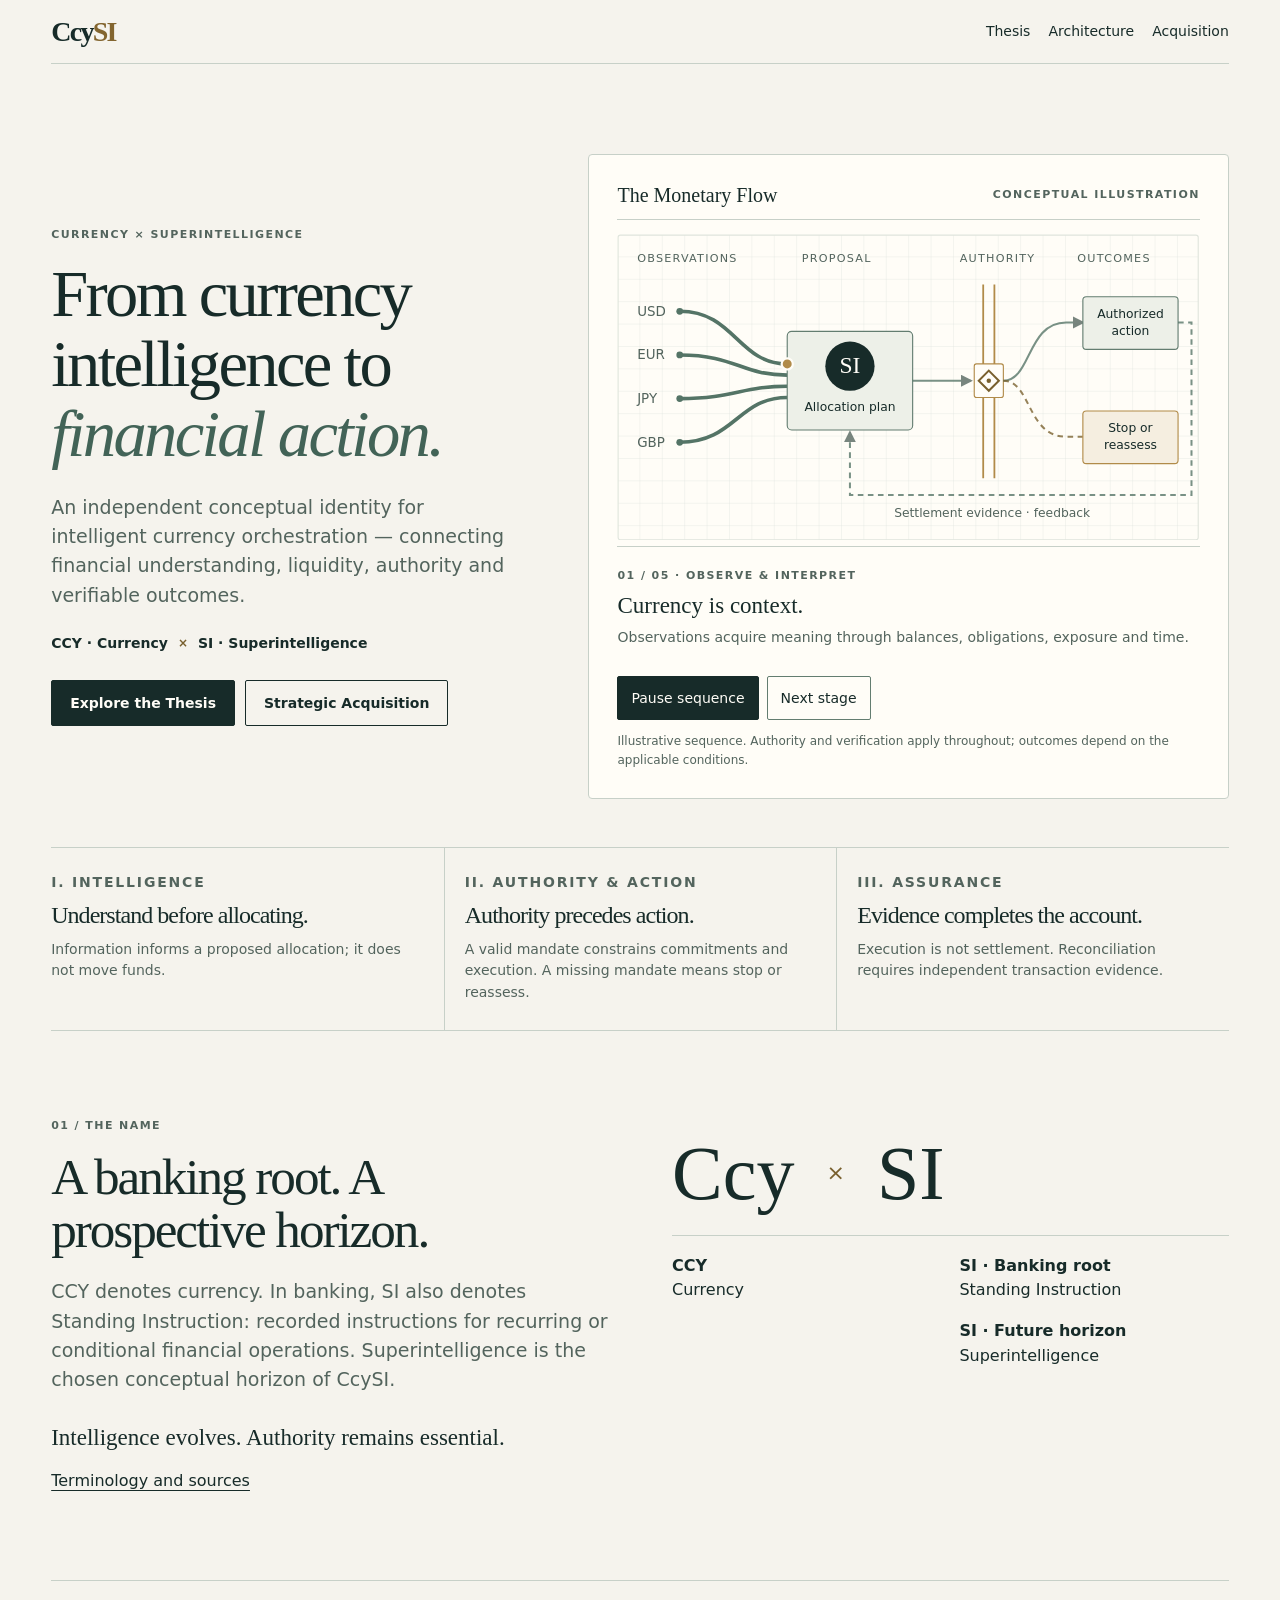
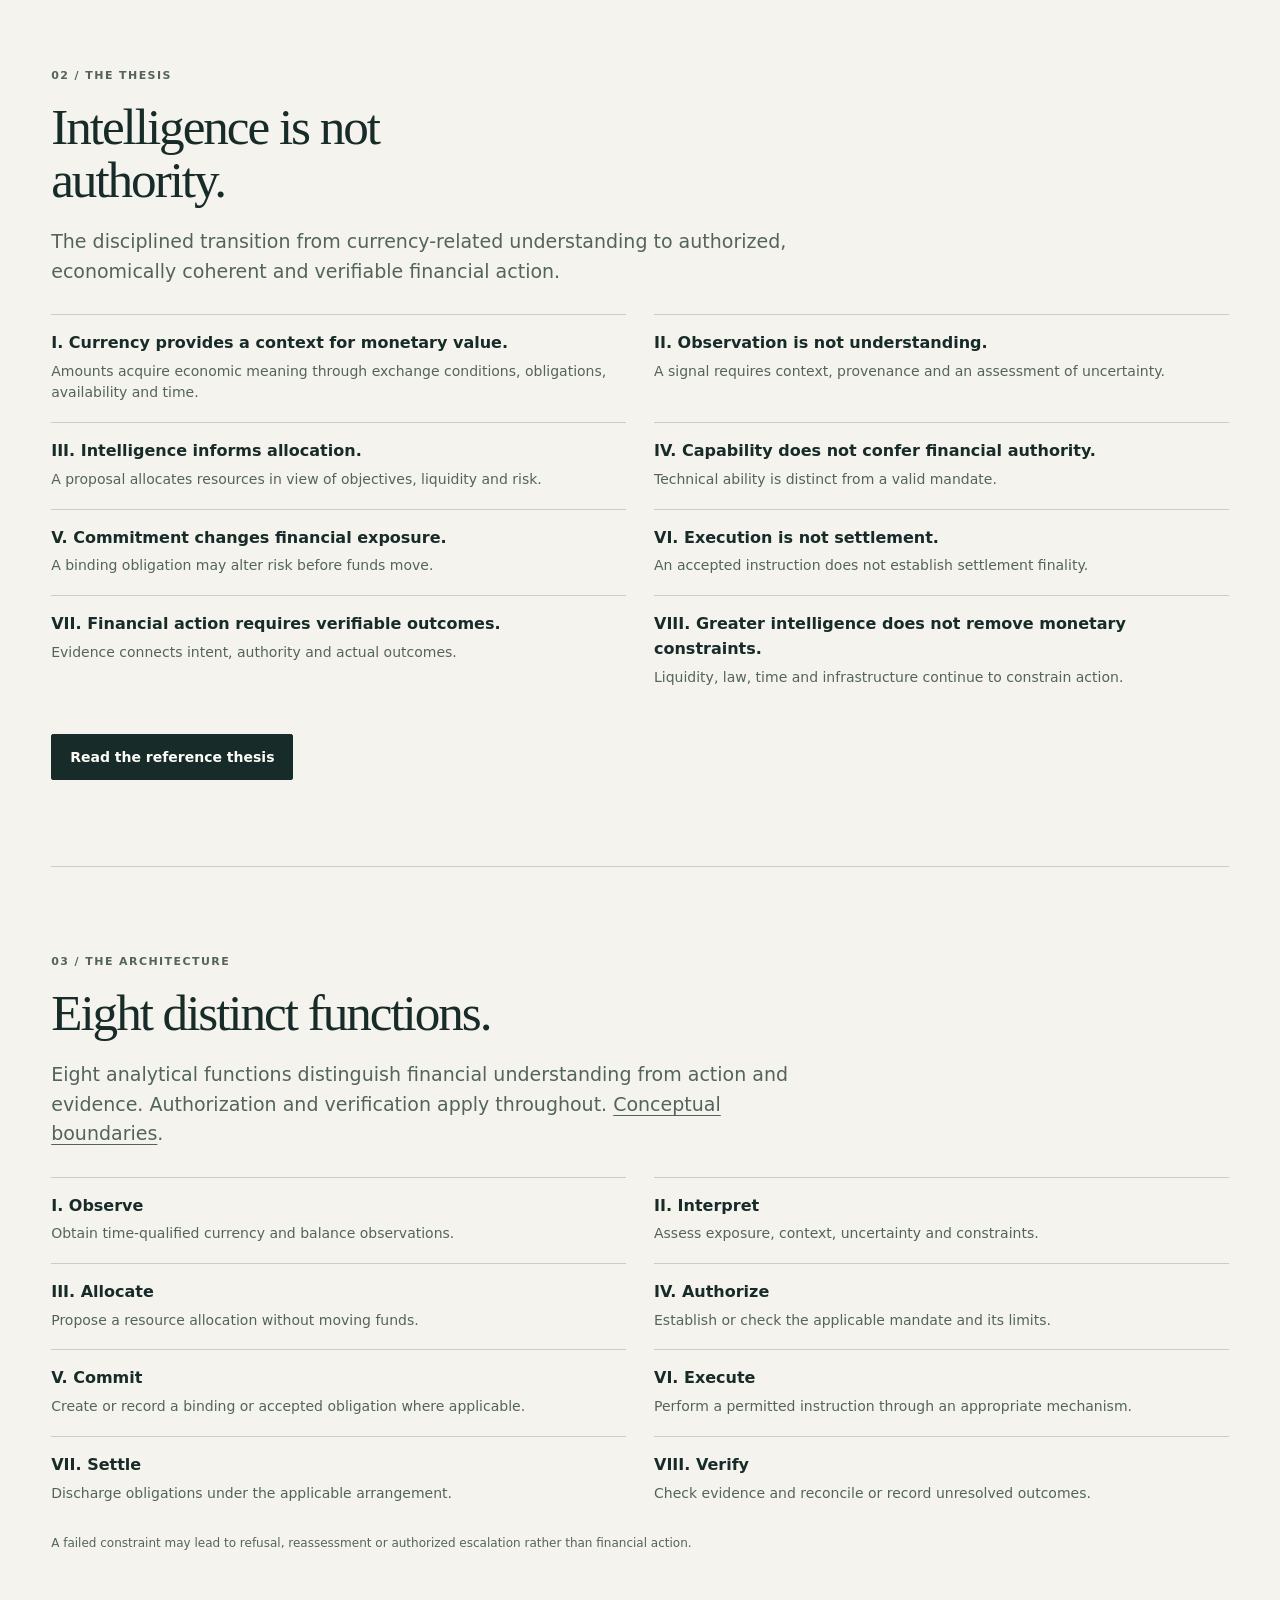
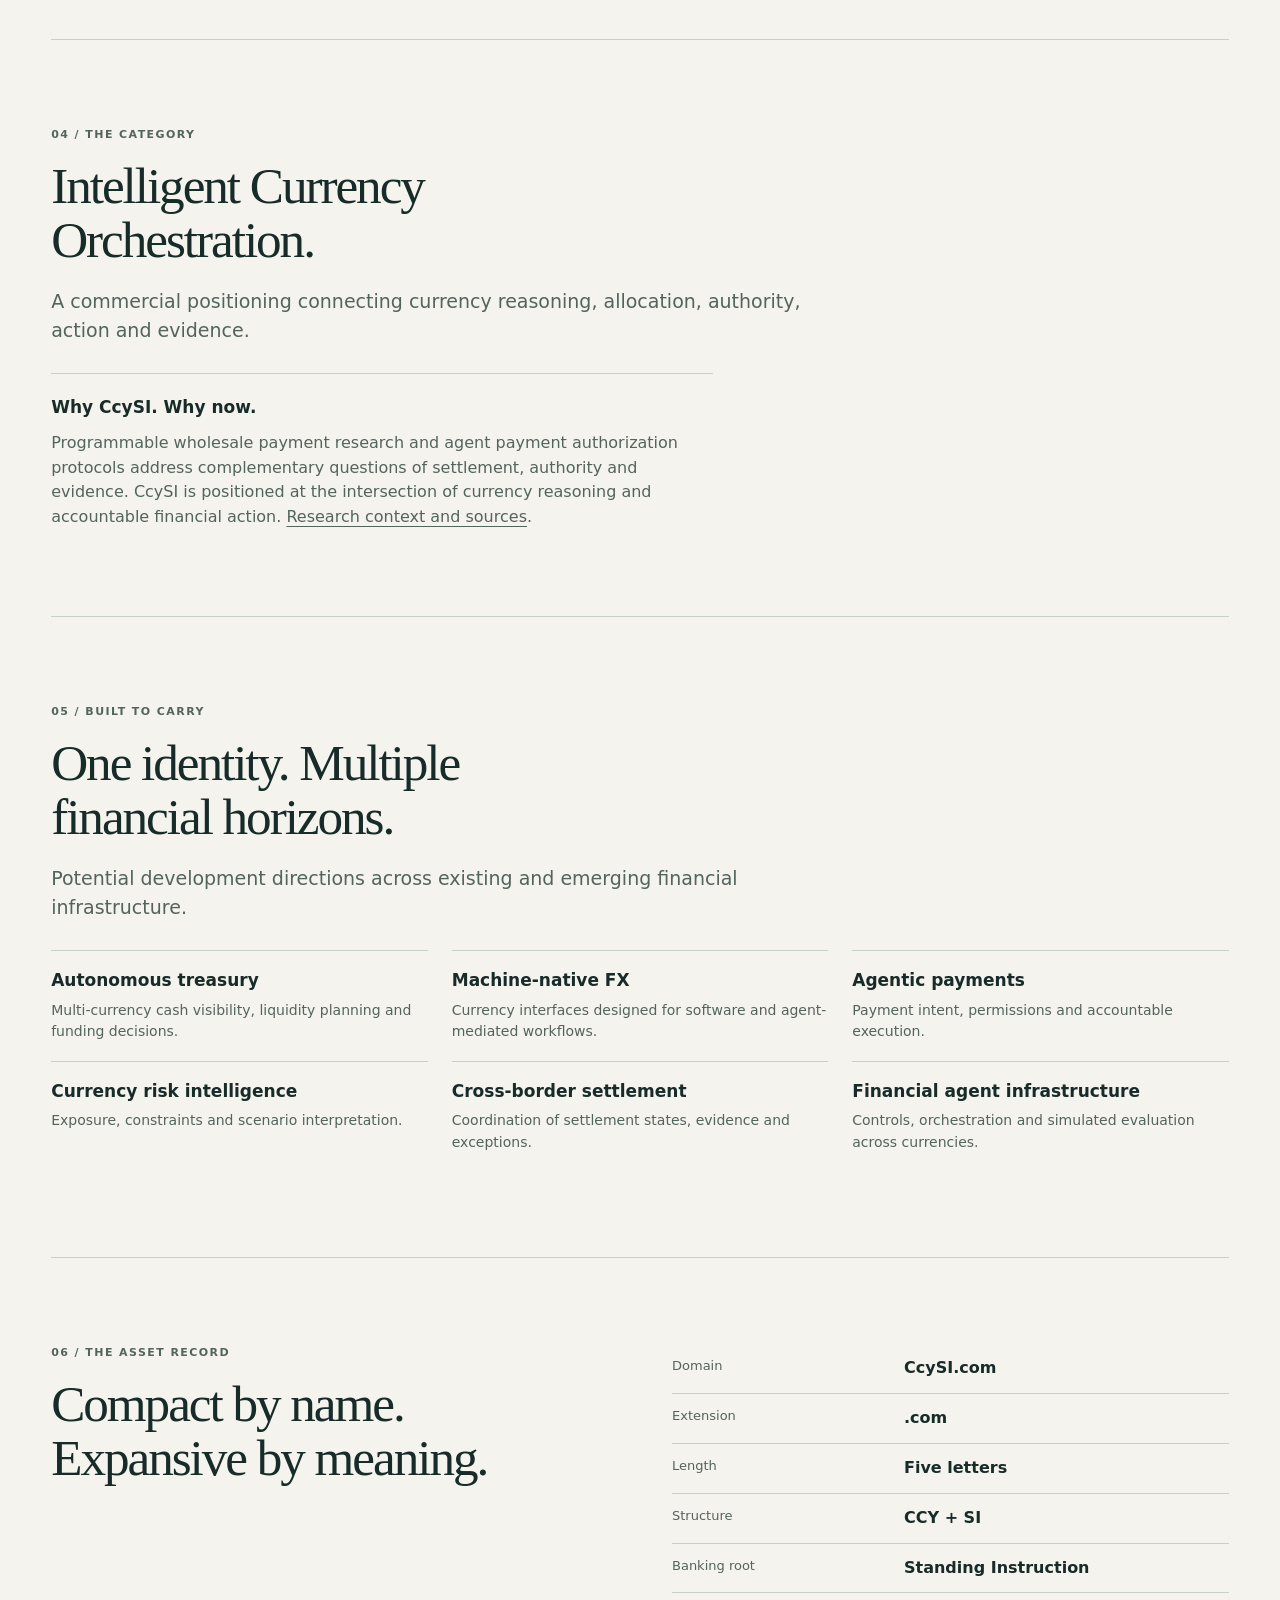
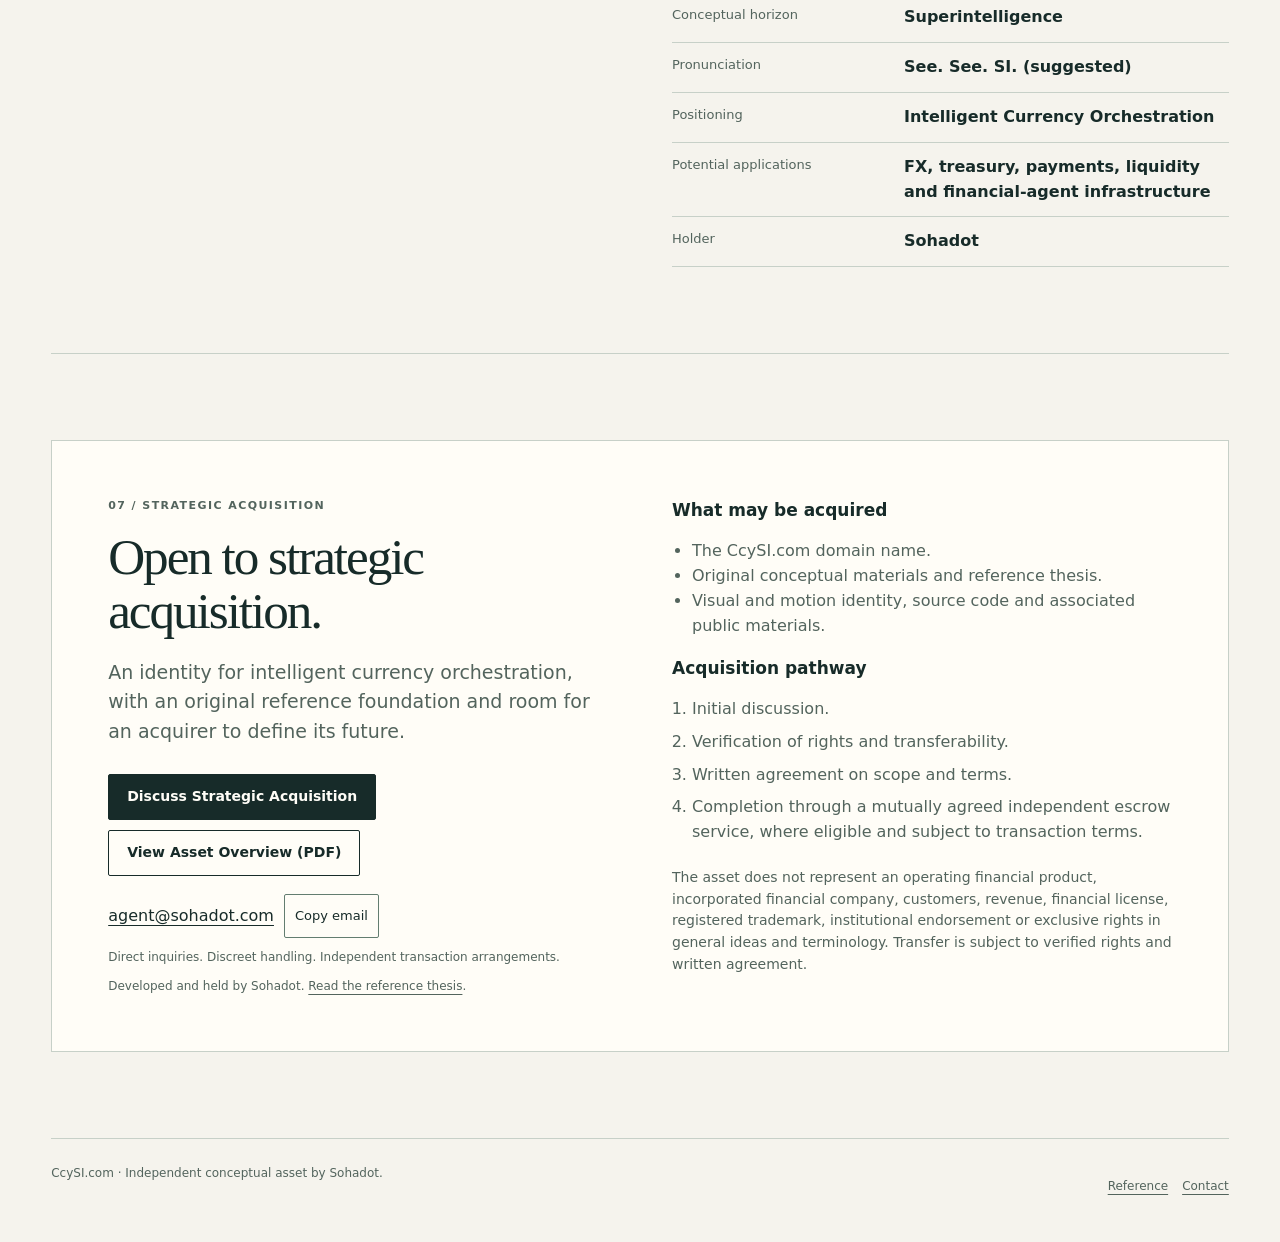
==== commit 09ad8339: "Apply editorial neutrality and reference revision 1.1.1" ====
--- a/index.html
+++ b/index.html
@@ -26,7 +26,7 @@
 </section><section class="distinction" aria-label="Three conceptual distinctions"><article><p class="small">I. Intelligence</p><h2>Understand before allocating.</h2><p>Information informs a proposed allocation; it does not move funds.</p></article><article><p class="small">II. Authority &amp; action</p><h2>Authority precedes action.</h2><p>A valid mandate constrains commitments and execution. A missing mandate means stop or reassess.</p></article><article><p class="small">III. Assurance</p><h2>Evidence completes the account.</h2><p>Execution is not settlement. Reconciliation requires independent transaction evidence.</p></article></section><section class="section split" id="name"><div><p class="eyebrow">01 / The Name</p><h2>A banking root. A prospective horizon.</h2><p class="intro">CCY denotes currency. In banking, SI also denotes Standing Instruction: recorded instructions for recurring or conditional financial operations. Superintelligence is the chosen conceptual horizon of CcySI.</p><p class="name-principle">Intelligence evolves. Authority remains essential.</p><a href="thesis/#references">Terminology and sources</a></div><div><div class="name-equation"><strong>Ccy</strong><span>×</span><strong>SI</strong></div><div class="name-parts"><p><strong>CCY</strong><br>Currency</p><div><p><strong>SI · Banking root</strong><br>Standing Instruction</p><p class="dual-meaning"><strong>SI · Future horizon</strong><br>Superintelligence</p></div></div></div></section>
 <section class="section" id="thesis"><p class="eyebrow">02 / The Thesis</p><h2>Intelligence is not authority.</h2><p class="intro">The disciplined transition from currency-related understanding to authorized, economically coherent and verifiable financial action.</p><ol class="steps"><li><strong>I. Currency provides a context for monetary value.</strong><p>Amounts acquire economic meaning through exchange conditions, obligations, availability and time.</p></li><li><strong>II. Observation is not understanding.</strong><p>A signal requires context, provenance and an assessment of uncertainty.</p></li><li><strong>III. Intelligence informs allocation.</strong><p>A proposal allocates resources in view of objectives, liquidity and risk.</p></li><li><strong>IV. Capability does not confer financial authority.</strong><p>Technical ability is distinct from a valid mandate.</p></li><li><strong>V. Commitment changes financial exposure.</strong><p>A binding obligation may alter risk before funds move.</p></li><li><strong>VI. Execution is not settlement.</strong><p>An accepted instruction does not establish settlement finality.</p></li><li><strong>VII. Financial action requires verifiable outcomes.</strong><p>Evidence connects intent, authority and actual outcomes.</p></li><li><strong>VIII. Greater intelligence does not remove monetary constraints.</strong><p>Liquidity, law, time and infrastructure continue to constrain action.</p></li></ol><div class="actions"><a class="cta primary" href="thesis/">Read the reference thesis</a></div></section>
 <section class="section" id="architecture"><p class="eyebrow">03 / The Architecture</p><h2>Eight distinct functions.</h2><p class="intro">Eight analytical functions distinguish financial understanding from action and evidence. Authorization and verification apply throughout. <a href="thesis/#boundaries">Conceptual boundaries</a>.</p><ol class="steps"><li><strong>I. Observe</strong><p>Obtain time-qualified currency and balance observations.</p></li><li><strong>II. Interpret</strong><p>Assess exposure, context, uncertainty and constraints.</p></li><li><strong>III. Allocate</strong><p>Propose a resource allocation without moving funds.</p></li><li><strong>IV. Authorize</strong><p>Establish or check the applicable mandate and its limits.</p></li><li><strong>V. Commit</strong><p>Create or record a binding or accepted obligation where applicable.</p></li><li><strong>VI. Execute</strong><p>Perform a permitted instruction through an appropriate mechanism.</p></li><li><strong>VII. Settle</strong><p>Discharge obligations under the applicable arrangement.</p></li><li><strong>VIII. Verify</strong><p>Check evidence and reconcile or record unresolved outcomes.</p></li></ol><p class="note">A failed constraint may lead to refusal, reassessment or authorized escalation rather than financial action.</p></section>
-<section class="section" id="category"><p class="eyebrow">04 / The Category</p><h2>Intelligent Currency Orchestration.</h2><p class="intro">A commercial positioning connecting currency reasoning, allocation, authority, action and evidence.</p><div class="context"><h3>Why CcySI. Why now.</h3><p>Programmable cross-border payment research and agent-led payment protocols are making authority and evidence central design questions. Project Agorá and Google’s Agent Payments Protocol illustrate distinct approaches to these challenges. CcySI is positioned at the intersection of currency reasoning and accountable financial action. <a href="thesis/#references">Research context and sources</a>.</p></div></section>
+<section class="section" id="category"><p class="eyebrow">04 / The Category</p><h2>Intelligent Currency Orchestration.</h2><p class="intro">A commercial positioning connecting currency reasoning, allocation, authority, action and evidence.</p><div class="context"><h3>Why CcySI. Why now.</h3><p>Programmable wholesale payment research and agent payment authorization protocols address complementary questions of settlement, authority and evidence. CcySI is positioned at the intersection of currency reasoning and accountable financial action. <a href="thesis/#references">Research context and sources</a>.</p></div></section>
 <section class="section" id="applications"><p class="eyebrow">05 / Built to Carry</p><h2>One identity. Multiple financial horizons.</h2><p class="intro">Potential development directions across existing and emerging financial infrastructure.</p><div class="territory"><article><h3>Autonomous treasury</h3><p>Multi-currency cash visibility, liquidity planning and funding decisions.</p></article><article><h3>Machine-native FX</h3><p>Currency interfaces designed for software and agent-mediated workflows.</p></article><article><h3>Agentic payments</h3><p>Payment intent, permissions and accountable execution.</p></article><article><h3>Currency risk intelligence</h3><p>Exposure, constraints and scenario interpretation.</p></article><article><h3>Cross-border settlement</h3><p>Coordination of settlement states, evidence and exceptions.</p></article><article><h3>Financial agent infrastructure</h3><p>Controls, orchestration and simulated evaluation across currencies.</p></article></div></section>
 <section class="section split" id="record"><div><p class="eyebrow">06 / The Asset Record</p><h2>Compact by name. Expansive by meaning.</h2></div><dl class="record"><dt>Domain</dt><dd>CcySI.com</dd><dt>Extension</dt><dd>.com</dd><dt>Length</dt><dd>Five letters</dd><dt>Structure</dt><dd>CCY + SI</dd><dt>Banking root</dt><dd>Standing Instruction</dd><dt>Conceptual horizon</dt><dd>Superintelligence</dd><dt>Pronunciation</dt><dd>See. See. SI. (suggested)</dd><dt>Positioning</dt><dd>Intelligent Currency Orchestration</dd><dt>Potential applications</dt><dd>FX, treasury, payments, liquidity and financial-agent infrastructure</dd><dt>Holder</dt><dd>Sohadot</dd></dl></section>
 <section class="section" id="acquisition"><div class="acquire split"><div><p class="eyebrow">07 / Strategic Acquisition</p><h2>Open to strategic acquisition.</h2><p class="intro">An identity for intelligent currency orchestration, with an original reference foundation and room for an acquirer to define its future.</p><div class="actions acquisition-actions"><a class="cta primary" href="mailto:agent@sohadot.com?subject=CcySI%20strategic%20acquisition">Discuss Strategic Acquisition</a><a class="cta" href="assets/ccysi-asset-overview.pdf">View Asset Overview (PDF)</a></div><div class="contact-line"><a href="mailto:agent@sohadot.com?subject=CcySI%20strategic%20acquisition">agent@sohadot.com</a><button class="copy-contact" id="copy-contact" type="button" hidden>Copy email</button></div><p id="copy-status" class="note" role="status"></p><p class="note">Direct inquiries. Discreet handling. Independent transaction arrangements.</p><p class="note">Developed and held by Sohadot. <a href="thesis/">Read the reference thesis</a>.</p></div><div><h3>What may be acquired</h3><ul><li>The CcySI.com domain name.</li><li>Original conceptual materials and reference thesis.</li><li>Visual and motion identity, source code and associated public materials.</li></ul><h3>Acquisition pathway</h3><ol class="acquisition-path"><li>Initial discussion.</li><li>Verification of rights and transferability.</li><li>Written agreement on scope and terms.</li><li>Completion through a mutually agreed independent escrow service, where eligible and subject to transaction terms.</li></ol><p class="fine">The asset does not represent an operating financial product, incorporated financial company, customers, revenue, financial license, registered trademark, institutional endorsement or exclusive rights in general ideas and terminology. Transfer is subject to verified rights and written agreement.</p></div></div></section></main><footer><span>CcySI.com · Independent conceptual asset by Sohadot.</span><span class="footlinks"><a href="thesis/">Reference</a><a href="mailto:agent@sohadot.com?subject=CcySI%20strategic%20acquisition">Contact</a></span></footer></div><script defer src="assets/flow.js"></script><script defer src="assets/contact.js"></script></body></html>
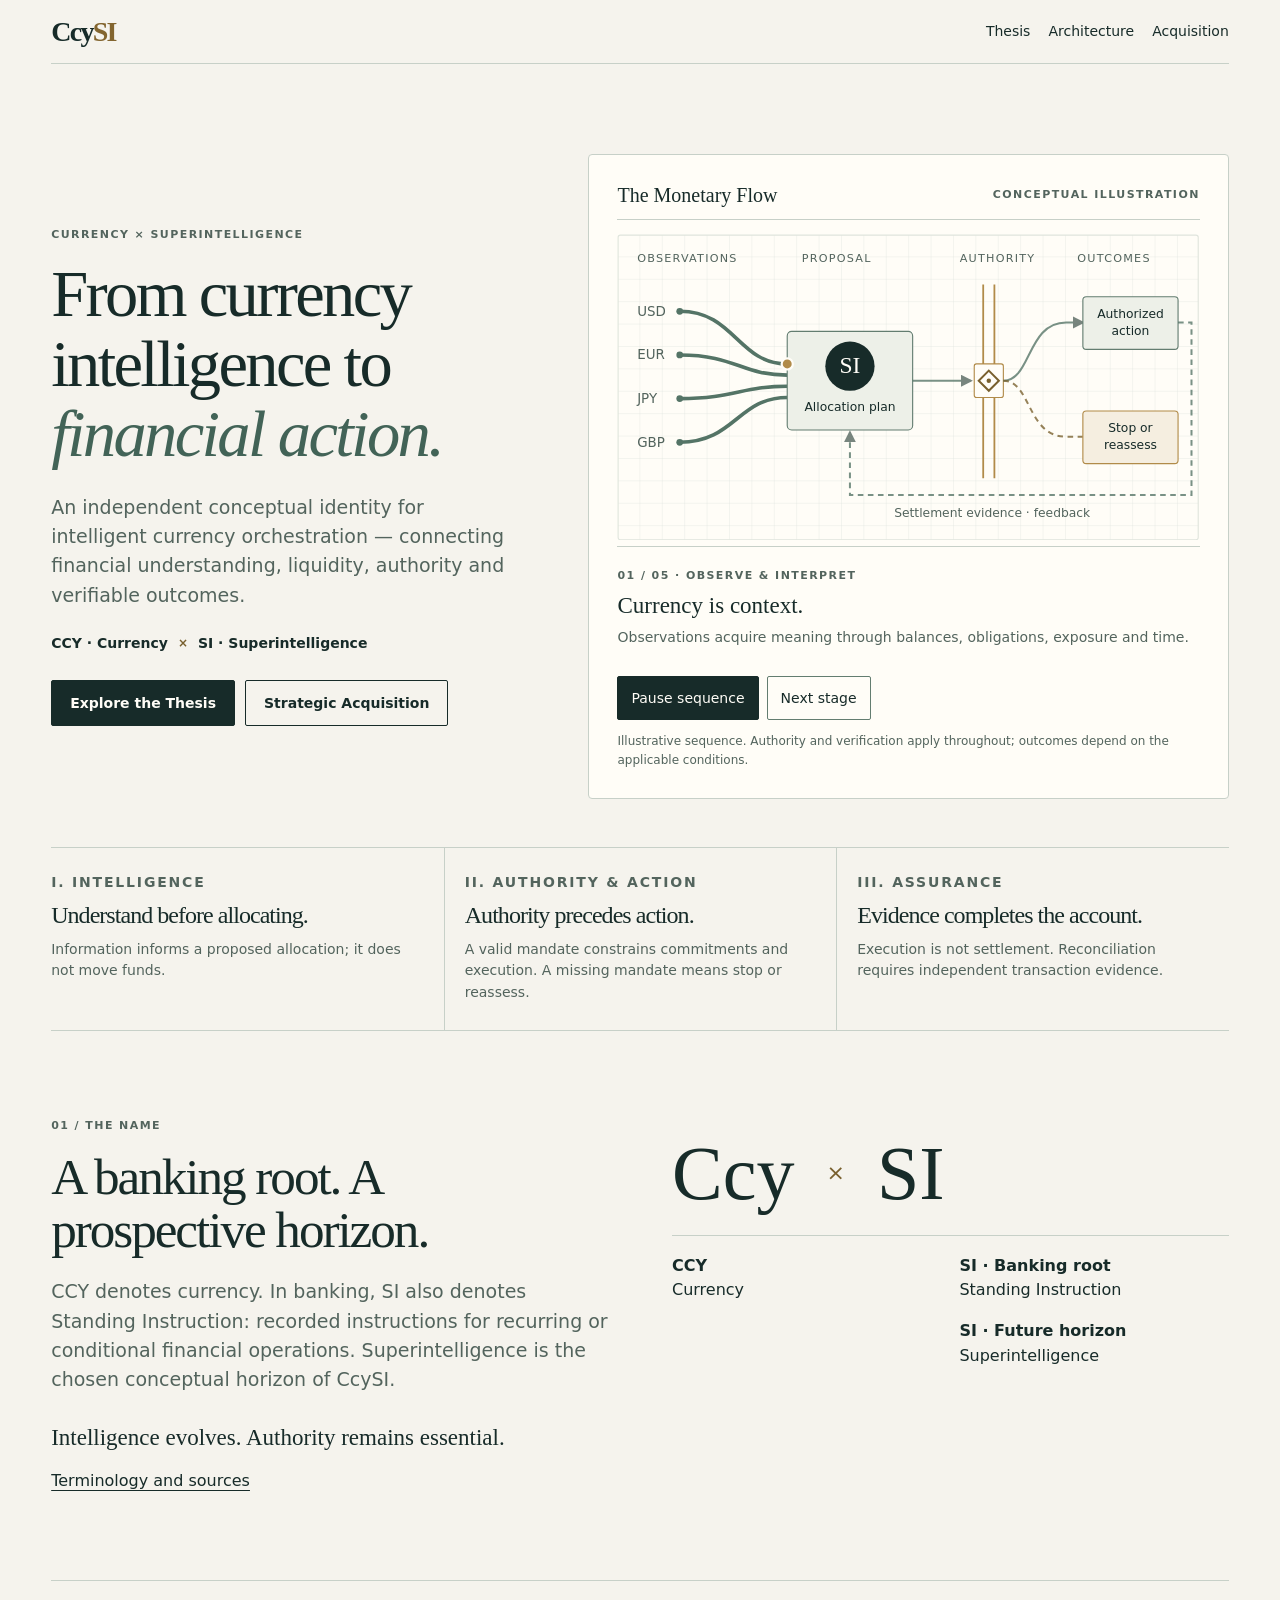
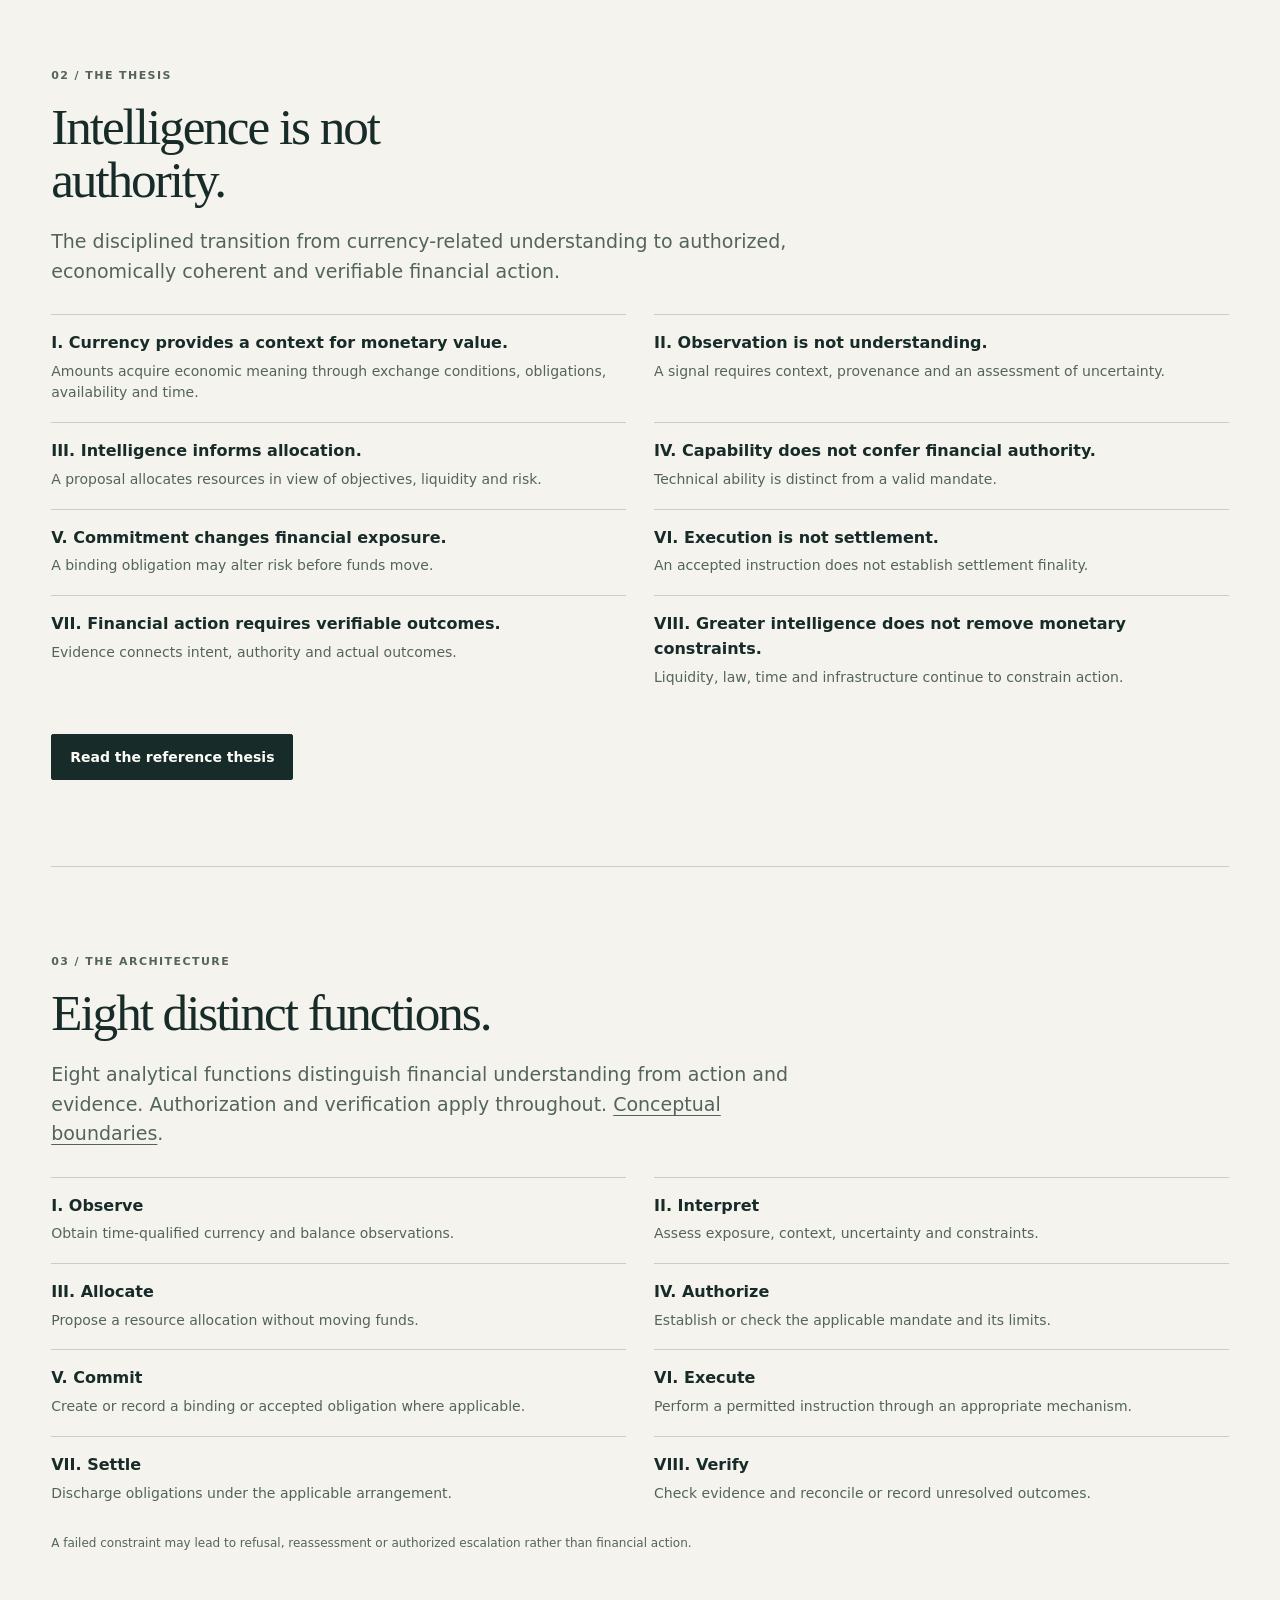
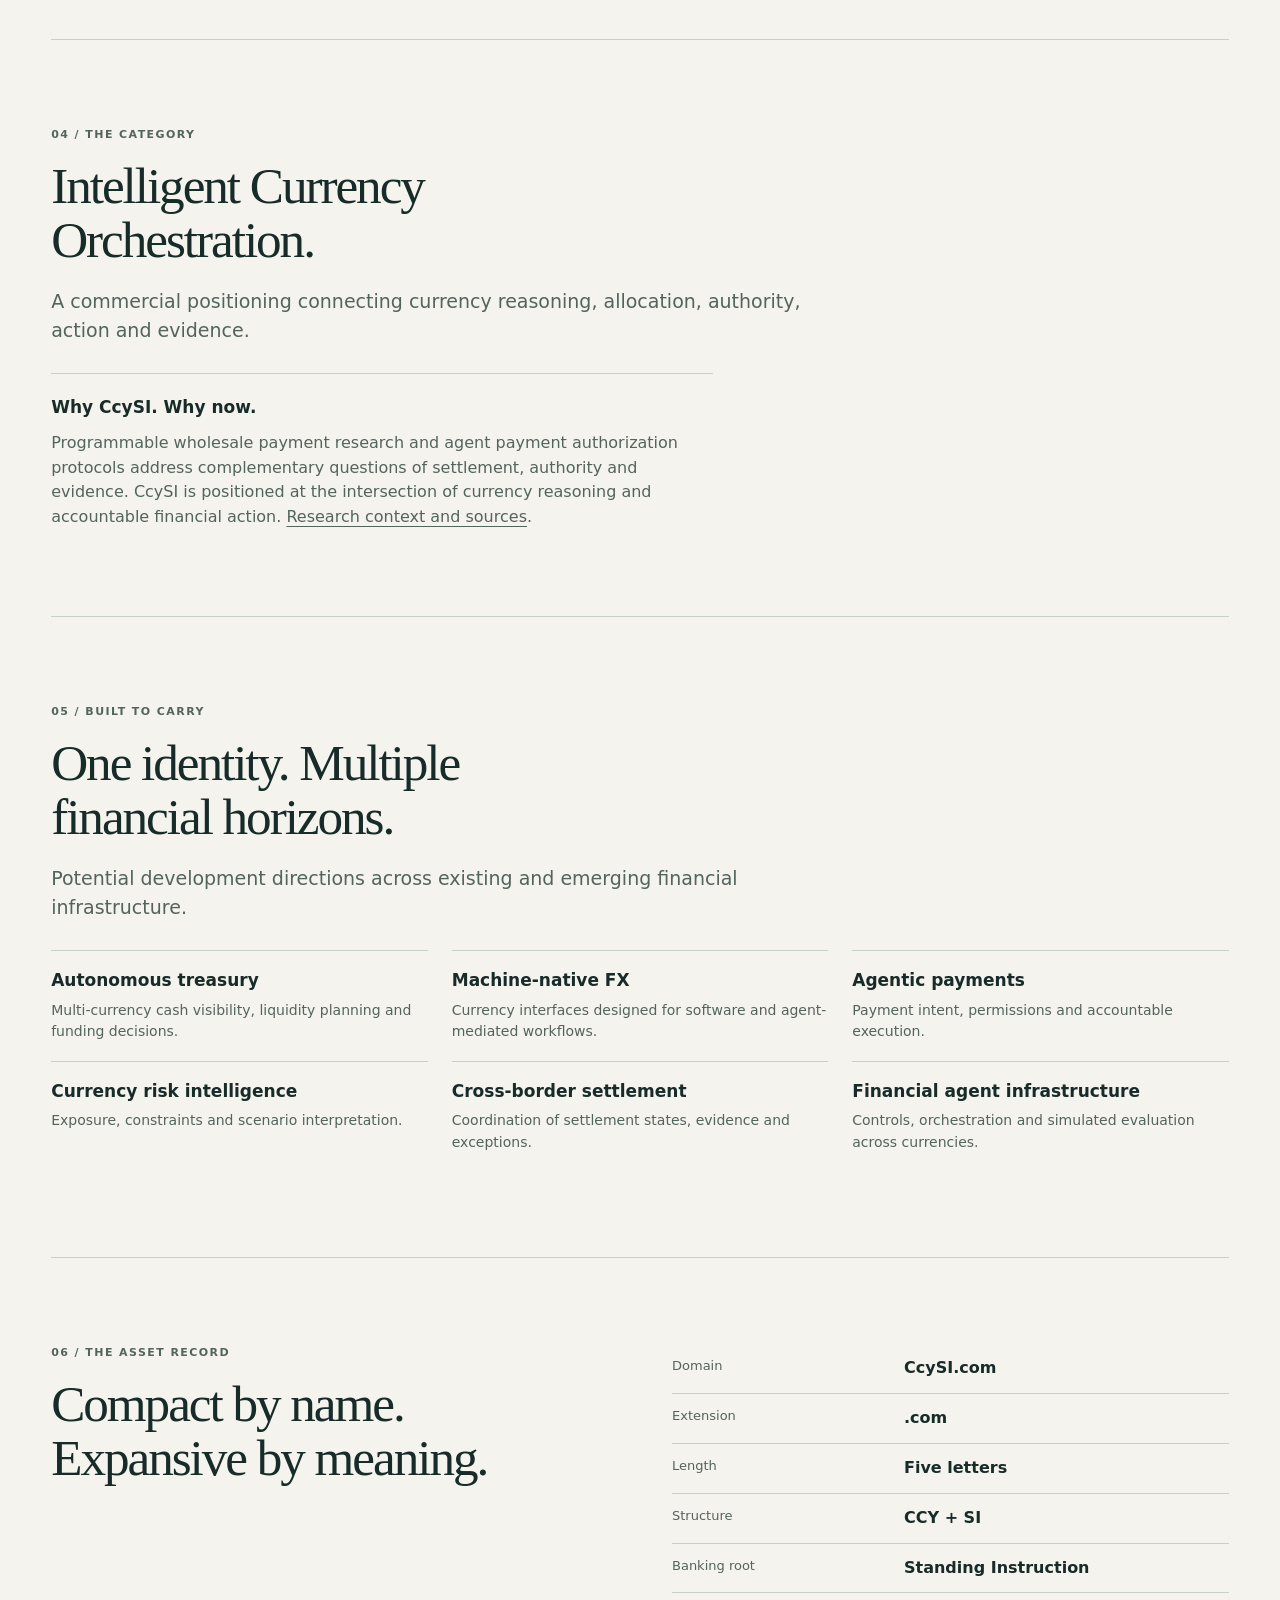
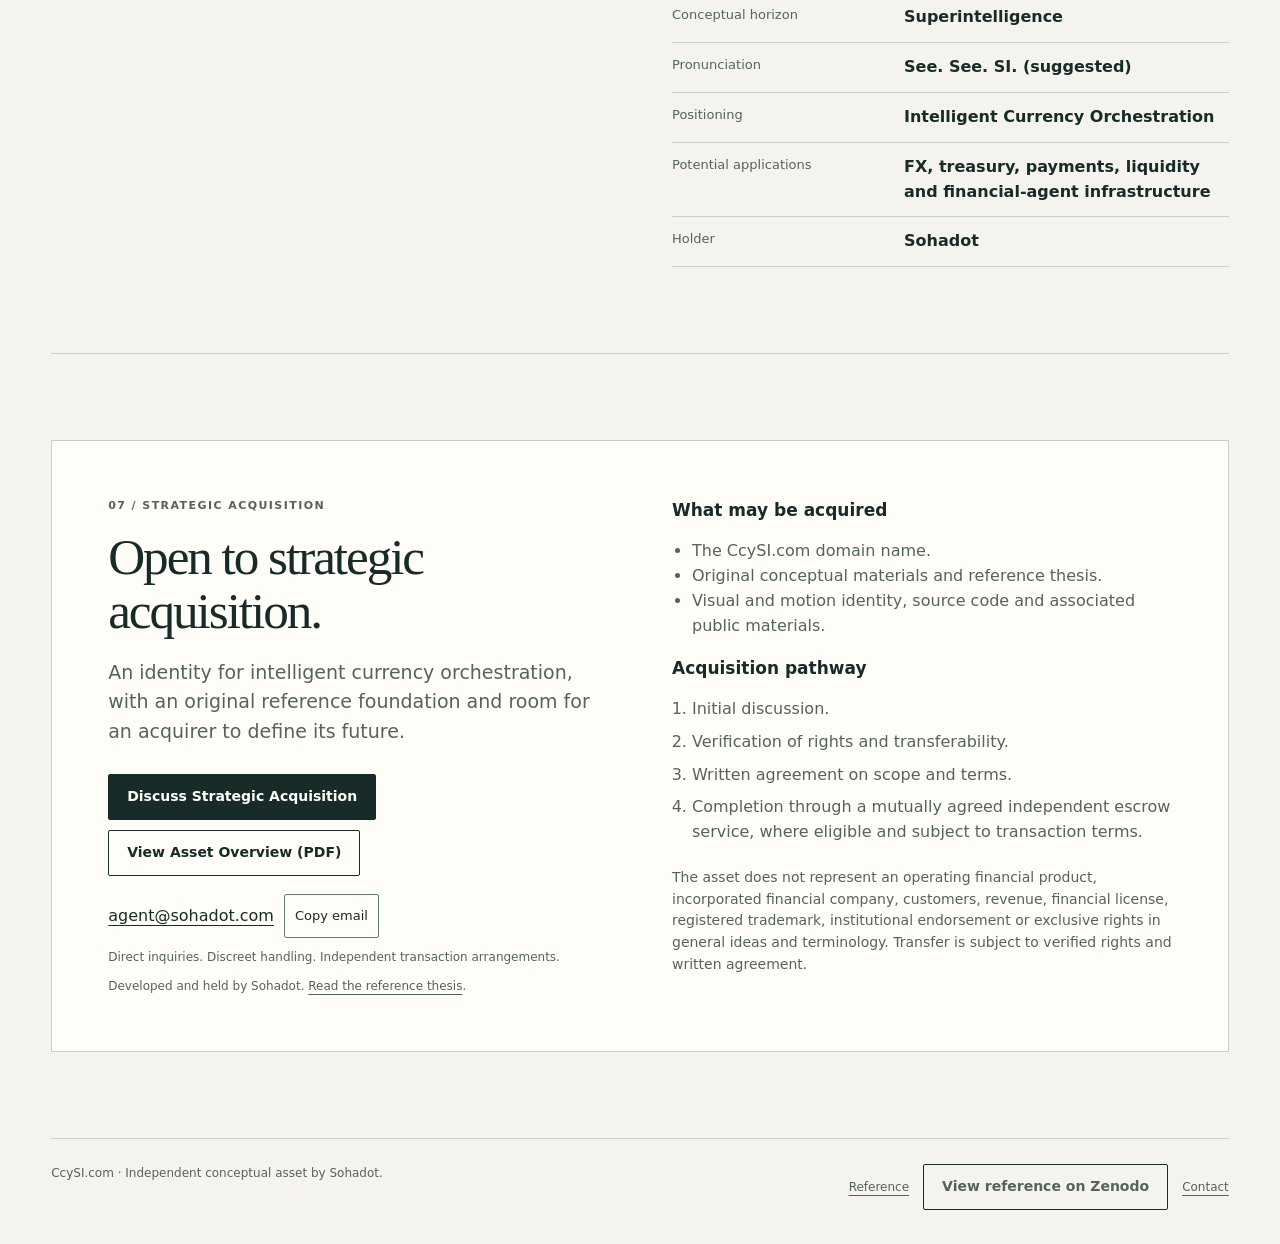
==== commit 025c86cb: "Link the archived thesis from the homepage footer" ====
--- a/index.html
+++ b/index.html
@@ -29,4 +29,4 @@
 <section class="section" id="category"><p class="eyebrow">04 / The Category</p><h2>Intelligent Currency Orchestration.</h2><p class="intro">A commercial positioning connecting currency reasoning, allocation, authority, action and evidence.</p><div class="context"><h3>Why CcySI. Why now.</h3><p>Programmable wholesale payment research and agent payment authorization protocols address complementary questions of settlement, authority and evidence. CcySI is positioned at the intersection of currency reasoning and accountable financial action. <a href="thesis/#references">Research context and sources</a>.</p></div></section>
 <section class="section" id="applications"><p class="eyebrow">05 / Built to Carry</p><h2>One identity. Multiple financial horizons.</h2><p class="intro">Potential development directions across existing and emerging financial infrastructure.</p><div class="territory"><article><h3>Autonomous treasury</h3><p>Multi-currency cash visibility, liquidity planning and funding decisions.</p></article><article><h3>Machine-native FX</h3><p>Currency interfaces designed for software and agent-mediated workflows.</p></article><article><h3>Agentic payments</h3><p>Payment intent, permissions and accountable execution.</p></article><article><h3>Currency risk intelligence</h3><p>Exposure, constraints and scenario interpretation.</p></article><article><h3>Cross-border settlement</h3><p>Coordination of settlement states, evidence and exceptions.</p></article><article><h3>Financial agent infrastructure</h3><p>Controls, orchestration and simulated evaluation across currencies.</p></article></div></section>
 <section class="section split" id="record"><div><p class="eyebrow">06 / The Asset Record</p><h2>Compact by name. Expansive by meaning.</h2></div><dl class="record"><dt>Domain</dt><dd>CcySI.com</dd><dt>Extension</dt><dd>.com</dd><dt>Length</dt><dd>Five letters</dd><dt>Structure</dt><dd>CCY + SI</dd><dt>Banking root</dt><dd>Standing Instruction</dd><dt>Conceptual horizon</dt><dd>Superintelligence</dd><dt>Pronunciation</dt><dd>See. See. SI. (suggested)</dd><dt>Positioning</dt><dd>Intelligent Currency Orchestration</dd><dt>Potential applications</dt><dd>FX, treasury, payments, liquidity and financial-agent infrastructure</dd><dt>Holder</dt><dd>Sohadot</dd></dl></section>
-<section class="section" id="acquisition"><div class="acquire split"><div><p class="eyebrow">07 / Strategic Acquisition</p><h2>Open to strategic acquisition.</h2><p class="intro">An identity for intelligent currency orchestration, with an original reference foundation and room for an acquirer to define its future.</p><div class="actions acquisition-actions"><a class="cta primary" href="mailto:agent@sohadot.com?subject=CcySI%20strategic%20acquisition">Discuss Strategic Acquisition</a><a class="cta" href="assets/ccysi-asset-overview.pdf">View Asset Overview (PDF)</a></div><div class="contact-line"><a href="mailto:agent@sohadot.com?subject=CcySI%20strategic%20acquisition">agent@sohadot.com</a><button class="copy-contact" id="copy-contact" type="button" hidden>Copy email</button></div><p id="copy-status" class="note" role="status"></p><p class="note">Direct inquiries. Discreet handling. Independent transaction arrangements.</p><p class="note">Developed and held by Sohadot. <a href="thesis/">Read the reference thesis</a>.</p></div><div><h3>What may be acquired</h3><ul><li>The CcySI.com domain name.</li><li>Original conceptual materials and reference thesis.</li><li>Visual and motion identity, source code and associated public materials.</li></ul><h3>Acquisition pathway</h3><ol class="acquisition-path"><li>Initial discussion.</li><li>Verification of rights and transferability.</li><li>Written agreement on scope and terms.</li><li>Completion through a mutually agreed independent escrow service, where eligible and subject to transaction terms.</li></ol><p class="fine">The asset does not represent an operating financial product, incorporated financial company, customers, revenue, financial license, registered trademark, institutional endorsement or exclusive rights in general ideas and terminology. Transfer is subject to verified rights and written agreement.</p></div></div></section></main><footer><span>CcySI.com · Independent conceptual asset by Sohadot.</span><span class="footlinks"><a href="thesis/">Reference</a><a href="mailto:agent@sohadot.com?subject=CcySI%20strategic%20acquisition">Contact</a></span></footer></div><script defer src="assets/flow.js"></script><script defer src="assets/contact.js"></script></body></html>
+<section class="section" id="acquisition"><div class="acquire split"><div><p class="eyebrow">07 / Strategic Acquisition</p><h2>Open to strategic acquisition.</h2><p class="intro">An identity for intelligent currency orchestration, with an original reference foundation and room for an acquirer to define its future.</p><div class="actions acquisition-actions"><a class="cta primary" href="mailto:agent@sohadot.com?subject=CcySI%20strategic%20acquisition">Discuss Strategic Acquisition</a><a class="cta" href="assets/ccysi-asset-overview.pdf">View Asset Overview (PDF)</a></div><div class="contact-line"><a href="mailto:agent@sohadot.com?subject=CcySI%20strategic%20acquisition">agent@sohadot.com</a><button class="copy-contact" id="copy-contact" type="button" hidden>Copy email</button></div><p id="copy-status" class="note" role="status"></p><p class="note">Direct inquiries. Discreet handling. Independent transaction arrangements.</p><p class="note">Developed and held by Sohadot. <a href="thesis/">Read the reference thesis</a>.</p></div><div><h3>What may be acquired</h3><ul><li>The CcySI.com domain name.</li><li>Original conceptual materials and reference thesis.</li><li>Visual and motion identity, source code and associated public materials.</li></ul><h3>Acquisition pathway</h3><ol class="acquisition-path"><li>Initial discussion.</li><li>Verification of rights and transferability.</li><li>Written agreement on scope and terms.</li><li>Completion through a mutually agreed independent escrow service, where eligible and subject to transaction terms.</li></ol><p class="fine">The asset does not represent an operating financial product, incorporated financial company, customers, revenue, financial license, registered trademark, institutional endorsement or exclusive rights in general ideas and terminology. Transfer is subject to verified rights and written agreement.</p></div></div></section></main><footer><span>CcySI.com · Independent conceptual asset by Sohadot.</span><span class="footlinks"><a href="thesis/">Reference</a><a class="cta" href="https://zenodo.org/records/24510097">View reference on Zenodo</a><a href="mailto:agent@sohadot.com?subject=CcySI%20strategic%20acquisition">Contact</a></span></footer></div><script defer src="assets/flow.js"></script><script defer src="assets/contact.js"></script></body></html>
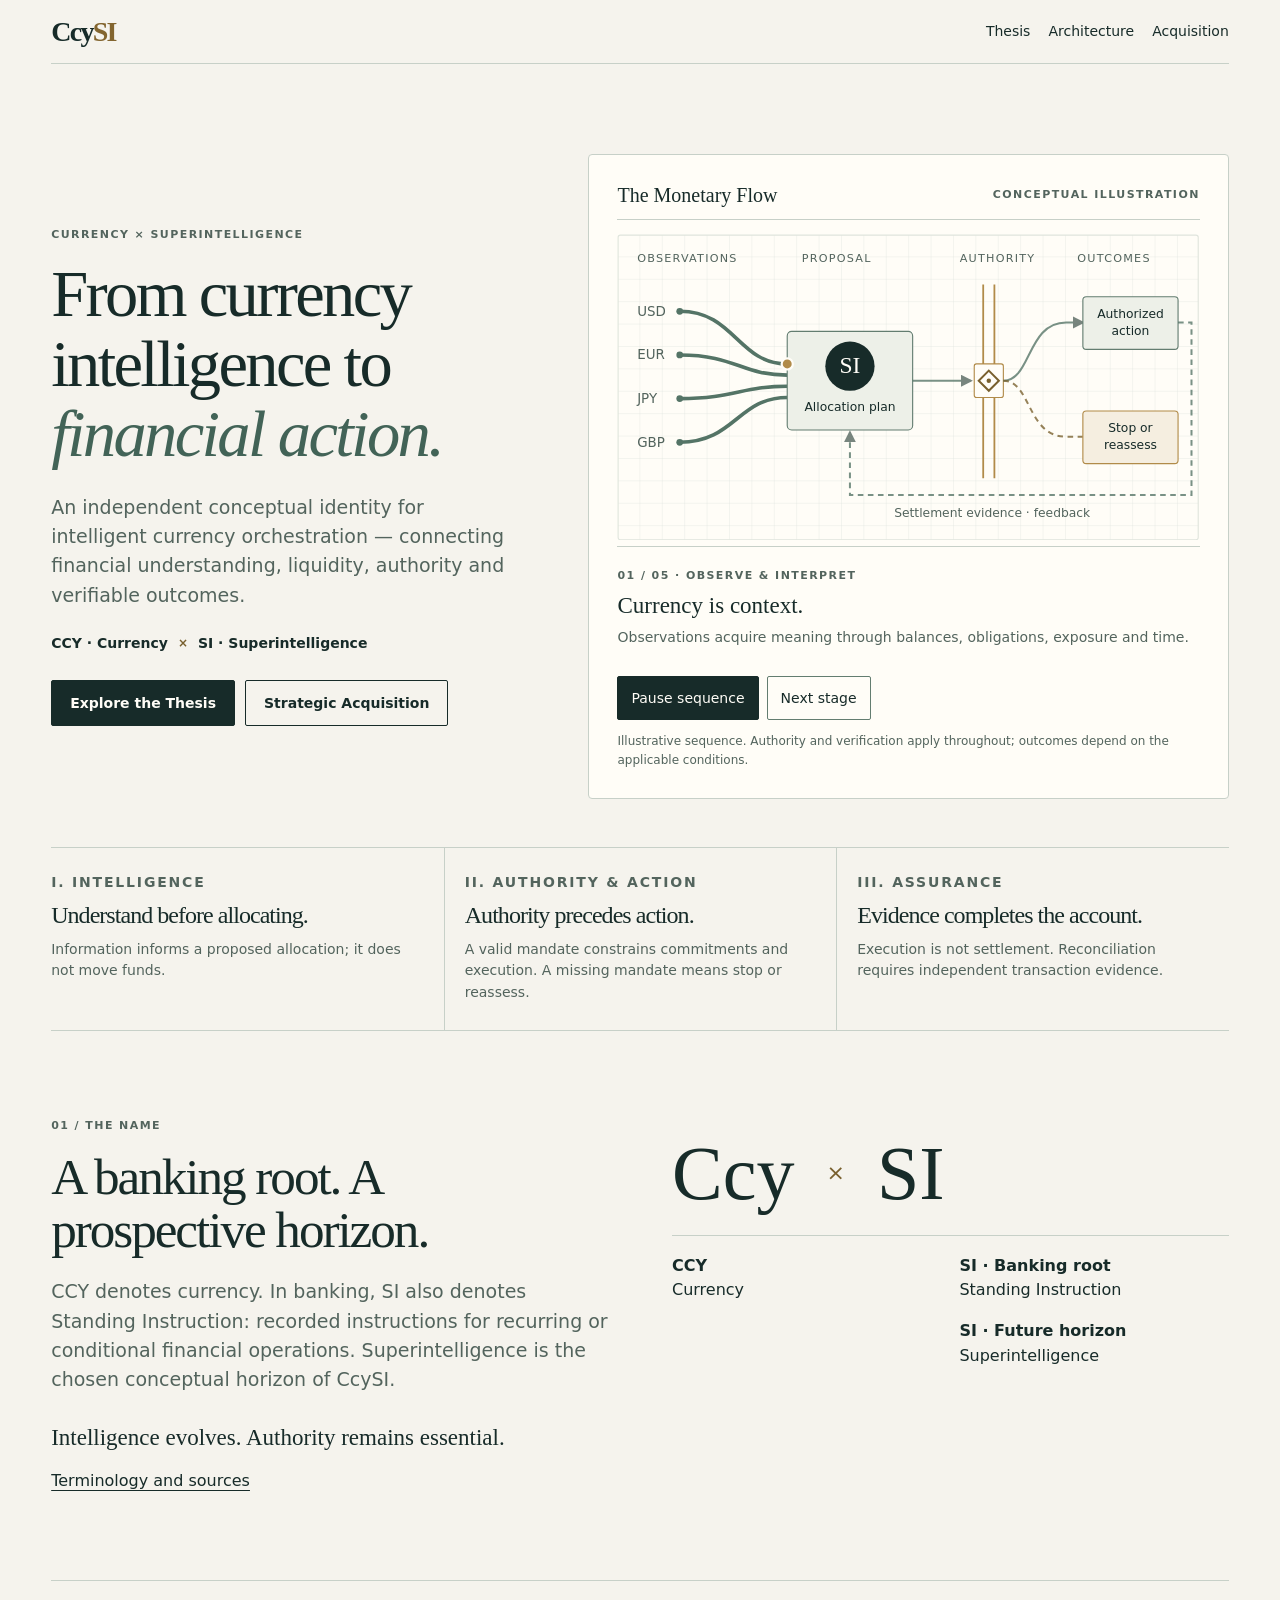
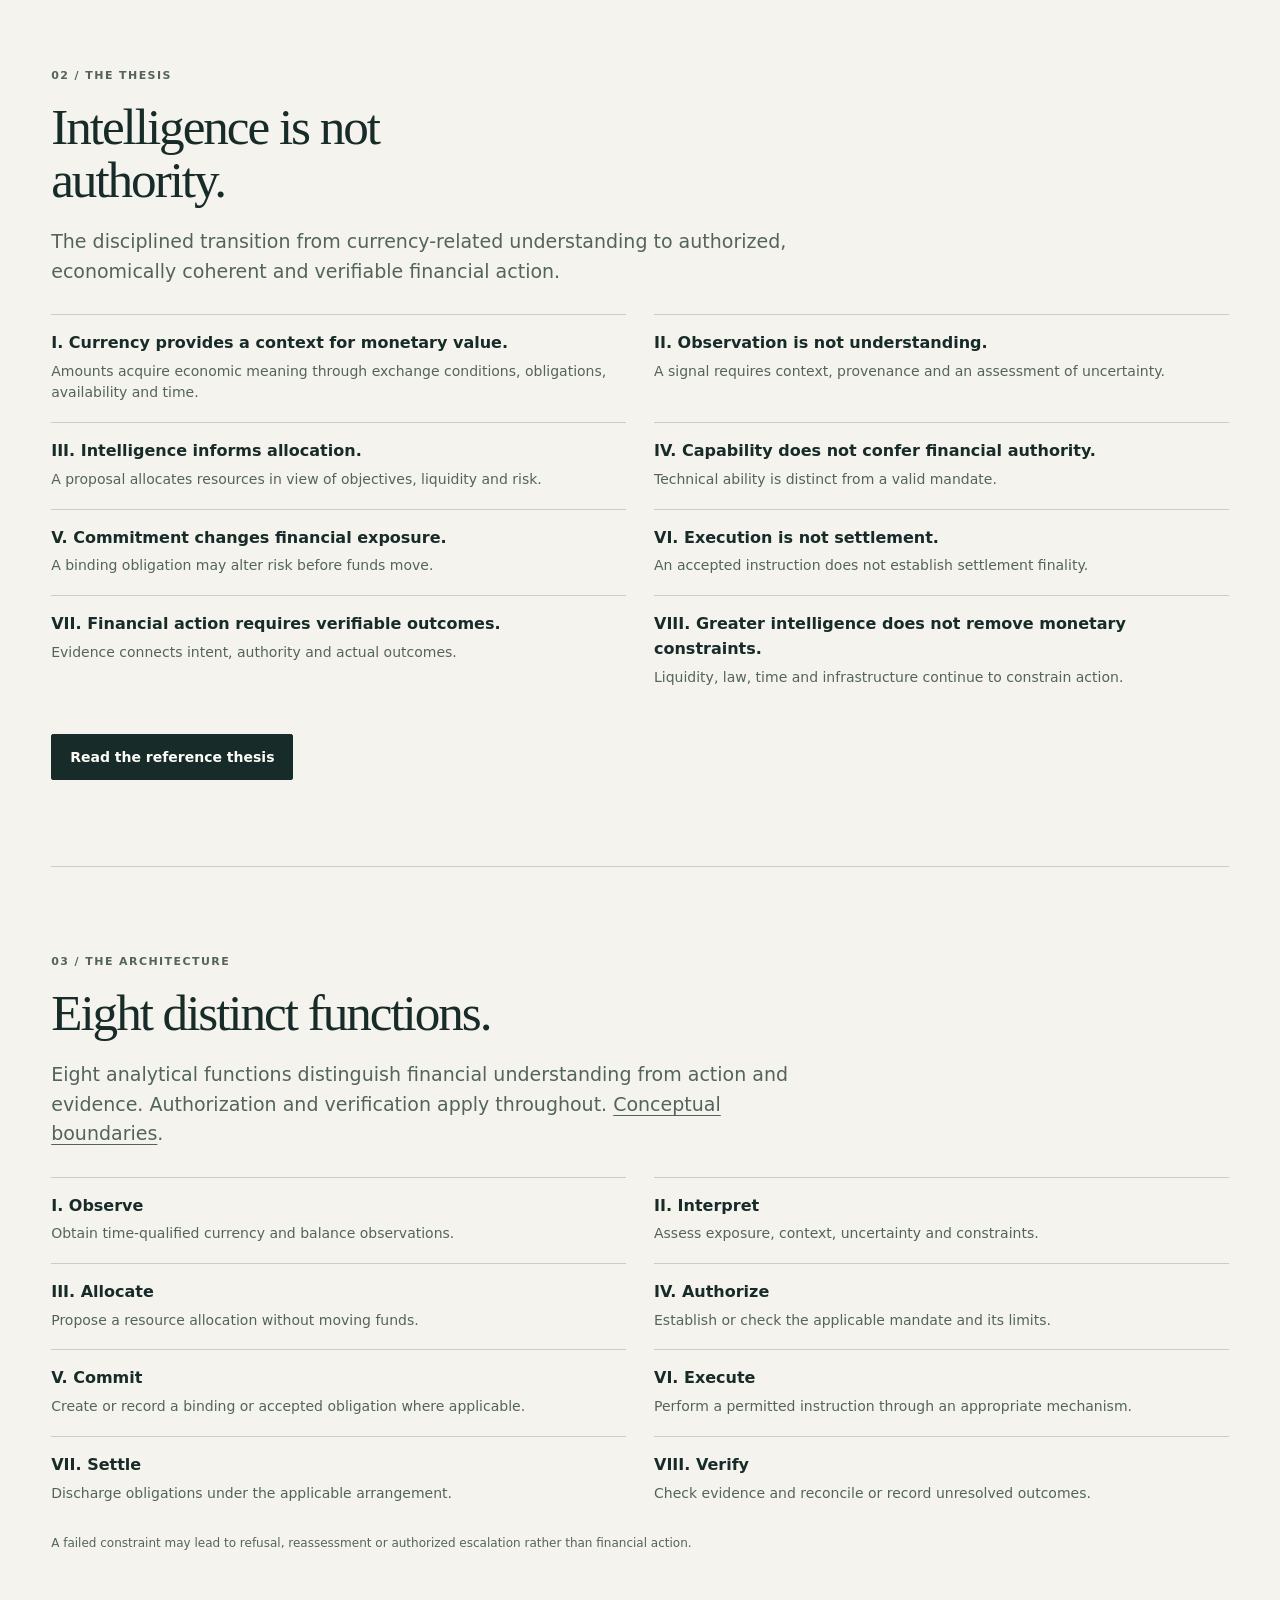
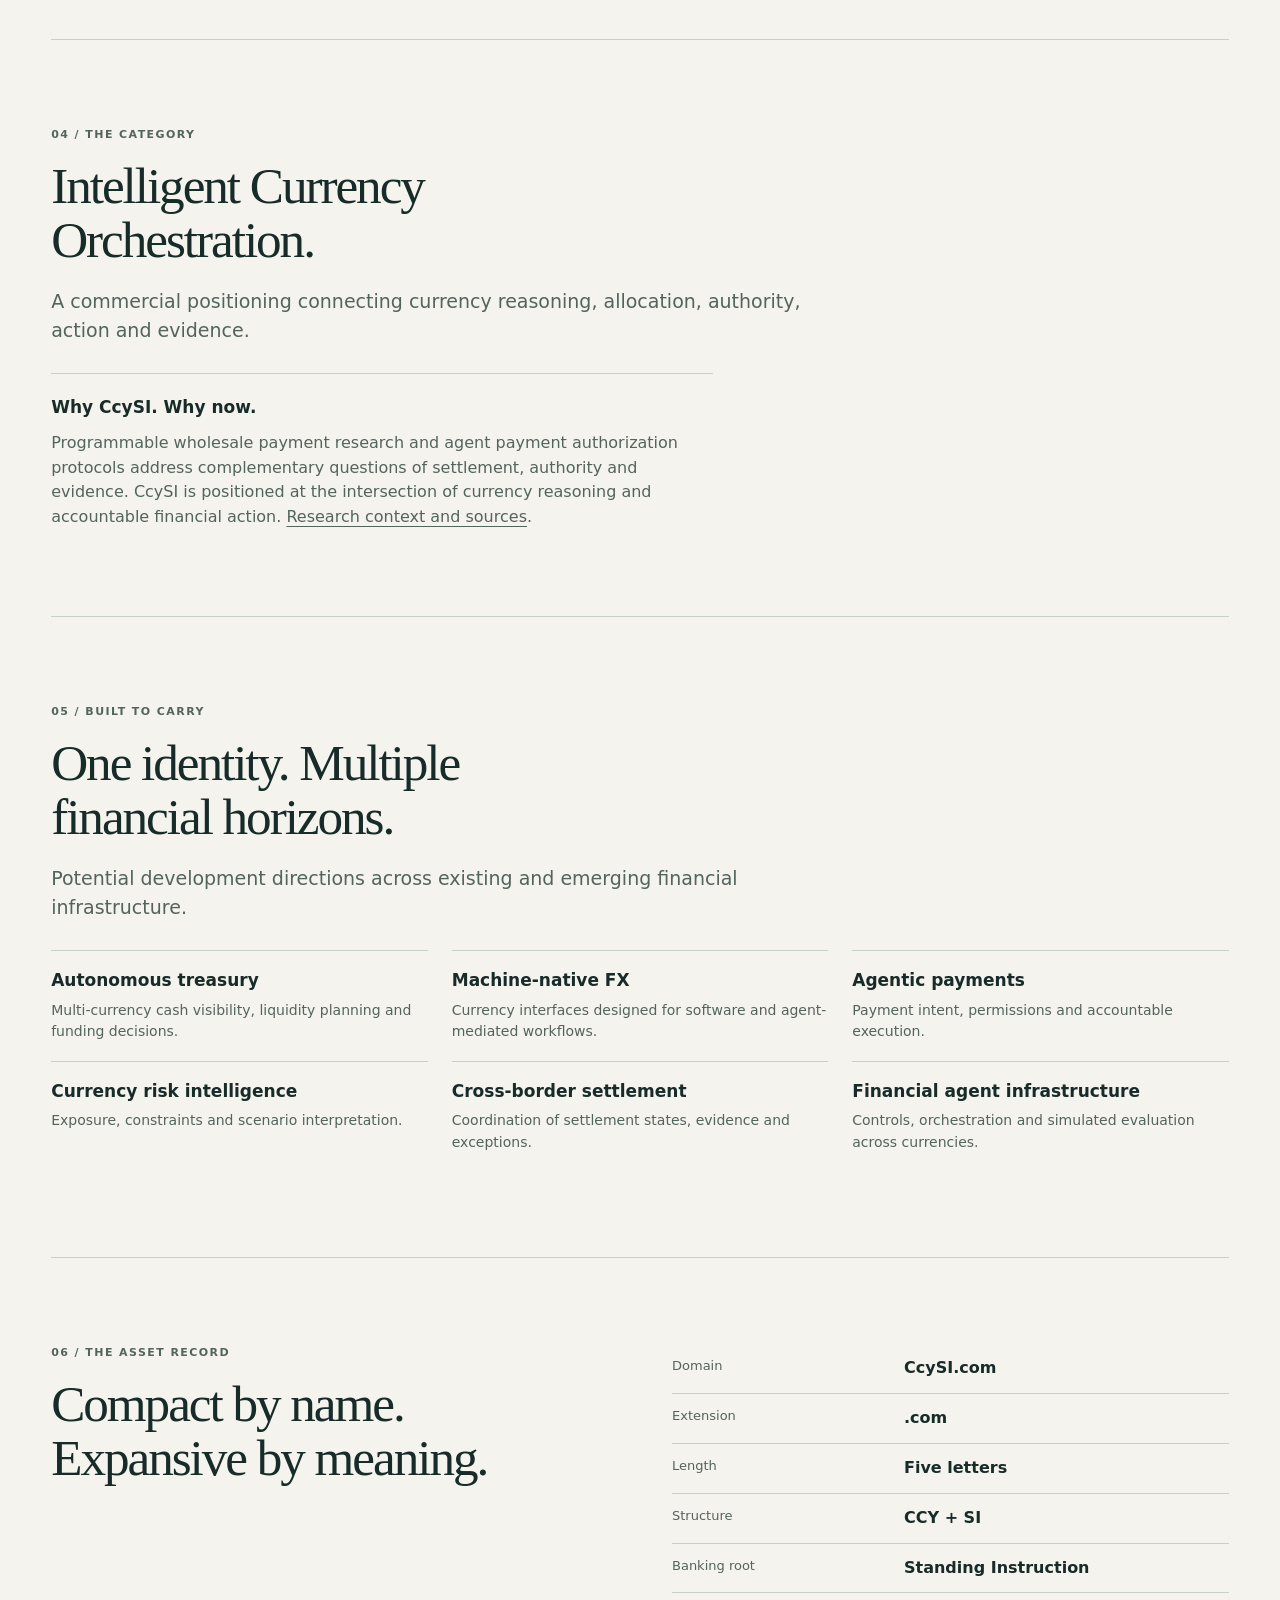
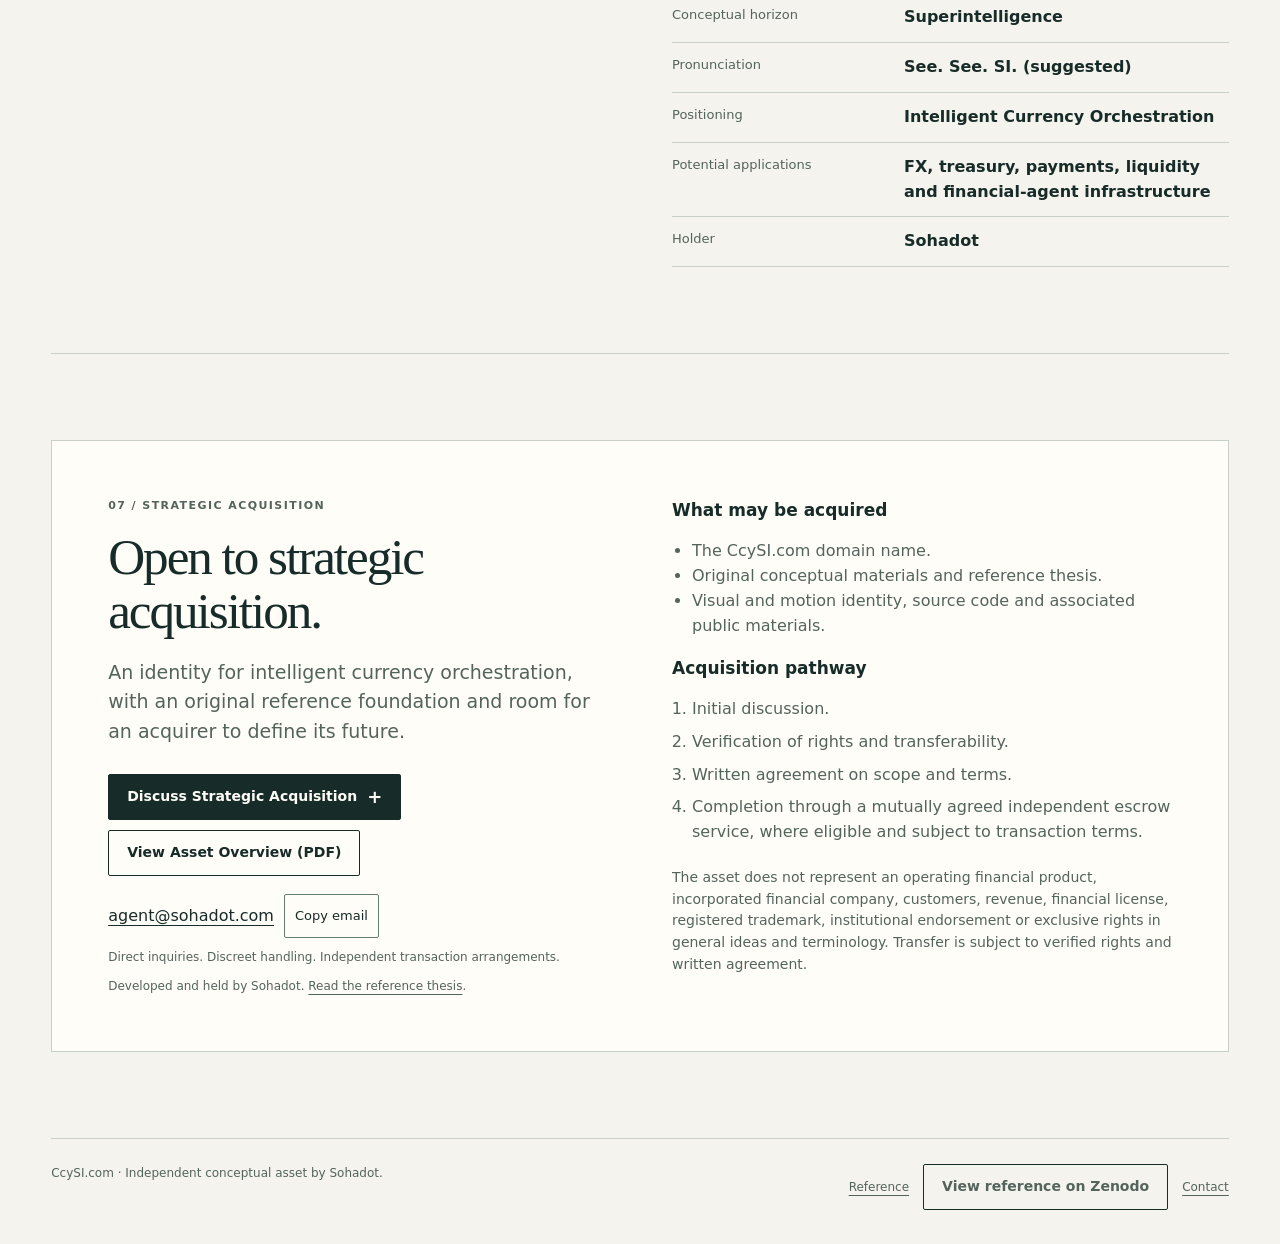
==== commit 04e503ee: "Make acquisition contact accessible without a mail handler" ====
--- a/index.html
+++ b/index.html
@@ -29,4 +29,4 @@
 <section class="section" id="category"><p class="eyebrow">04 / The Category</p><h2>Intelligent Currency Orchestration.</h2><p class="intro">A commercial positioning connecting currency reasoning, allocation, authority, action and evidence.</p><div class="context"><h3>Why CcySI. Why now.</h3><p>Programmable wholesale payment research and agent payment authorization protocols address complementary questions of settlement, authority and evidence. CcySI is positioned at the intersection of currency reasoning and accountable financial action. <a href="thesis/#references">Research context and sources</a>.</p></div></section>
 <section class="section" id="applications"><p class="eyebrow">05 / Built to Carry</p><h2>One identity. Multiple financial horizons.</h2><p class="intro">Potential development directions across existing and emerging financial infrastructure.</p><div class="territory"><article><h3>Autonomous treasury</h3><p>Multi-currency cash visibility, liquidity planning and funding decisions.</p></article><article><h3>Machine-native FX</h3><p>Currency interfaces designed for software and agent-mediated workflows.</p></article><article><h3>Agentic payments</h3><p>Payment intent, permissions and accountable execution.</p></article><article><h3>Currency risk intelligence</h3><p>Exposure, constraints and scenario interpretation.</p></article><article><h3>Cross-border settlement</h3><p>Coordination of settlement states, evidence and exceptions.</p></article><article><h3>Financial agent infrastructure</h3><p>Controls, orchestration and simulated evaluation across currencies.</p></article></div></section>
 <section class="section split" id="record"><div><p class="eyebrow">06 / The Asset Record</p><h2>Compact by name. Expansive by meaning.</h2></div><dl class="record"><dt>Domain</dt><dd>CcySI.com</dd><dt>Extension</dt><dd>.com</dd><dt>Length</dt><dd>Five letters</dd><dt>Structure</dt><dd>CCY + SI</dd><dt>Banking root</dt><dd>Standing Instruction</dd><dt>Conceptual horizon</dt><dd>Superintelligence</dd><dt>Pronunciation</dt><dd>See. See. SI. (suggested)</dd><dt>Positioning</dt><dd>Intelligent Currency Orchestration</dd><dt>Potential applications</dt><dd>FX, treasury, payments, liquidity and financial-agent infrastructure</dd><dt>Holder</dt><dd>Sohadot</dd></dl></section>
-<section class="section" id="acquisition"><div class="acquire split"><div><p class="eyebrow">07 / Strategic Acquisition</p><h2>Open to strategic acquisition.</h2><p class="intro">An identity for intelligent currency orchestration, with an original reference foundation and room for an acquirer to define its future.</p><div class="actions acquisition-actions"><a class="cta primary" href="mailto:agent@sohadot.com?subject=CcySI%20strategic%20acquisition">Discuss Strategic Acquisition</a><a class="cta" href="assets/ccysi-asset-overview.pdf">View Asset Overview (PDF)</a></div><div class="contact-line"><a href="mailto:agent@sohadot.com?subject=CcySI%20strategic%20acquisition">agent@sohadot.com</a><button class="copy-contact" id="copy-contact" type="button" hidden>Copy email</button></div><p id="copy-status" class="note" role="status"></p><p class="note">Direct inquiries. Discreet handling. Independent transaction arrangements.</p><p class="note">Developed and held by Sohadot. <a href="thesis/">Read the reference thesis</a>.</p></div><div><h3>What may be acquired</h3><ul><li>The CcySI.com domain name.</li><li>Original conceptual materials and reference thesis.</li><li>Visual and motion identity, source code and associated public materials.</li></ul><h3>Acquisition pathway</h3><ol class="acquisition-path"><li>Initial discussion.</li><li>Verification of rights and transferability.</li><li>Written agreement on scope and terms.</li><li>Completion through a mutually agreed independent escrow service, where eligible and subject to transaction terms.</li></ol><p class="fine">The asset does not represent an operating financial product, incorporated financial company, customers, revenue, financial license, registered trademark, institutional endorsement or exclusive rights in general ideas and terminology. Transfer is subject to verified rights and written agreement.</p></div></div></section></main><footer><span>CcySI.com · Independent conceptual asset by Sohadot.</span><span class="footlinks"><a href="thesis/">Reference</a><a class="cta" href="https://zenodo.org/records/24510097">View reference on Zenodo</a><a href="mailto:agent@sohadot.com?subject=CcySI%20strategic%20acquisition">Contact</a></span></footer></div><script defer src="assets/flow.js"></script><script defer src="assets/contact.js"></script></body></html>
+<section class="section" id="acquisition"><div class="acquire split"><div><p class="eyebrow">07 / Strategic Acquisition</p><h2>Open to strategic acquisition.</h2><p class="intro">An identity for intelligent currency orchestration, with an original reference foundation and room for an acquirer to define its future.</p><div class="actions acquisition-actions"><details class="acquisition-contact" id="acquisition-contact"><summary class="cta primary">Discuss Strategic Acquisition</summary><div class="contact-options"><p>For acquisition inquiries, contact Sohadot directly.</p><a class="cta" href="mailto:agent@sohadot.com?subject=CcySI%20strategic%20acquisition">Open email app</a><p class="note">If your browser does not open an email app, copy the address below and use your preferred email service. Suggested subject: CcySI strategic acquisition.</p></div></details><a class="cta" href="assets/ccysi-asset-overview.pdf">View Asset Overview (PDF)</a></div><div class="contact-line"><a href="mailto:agent@sohadot.com?subject=CcySI%20strategic%20acquisition">agent@sohadot.com</a><button class="copy-contact" id="copy-contact" type="button" hidden>Copy email</button></div><p id="copy-status" class="note" role="status"></p><p class="note">Direct inquiries. Discreet handling. Independent transaction arrangements.</p><p class="note">Developed and held by Sohadot. <a href="thesis/">Read the reference thesis</a>.</p></div><div><h3>What may be acquired</h3><ul><li>The CcySI.com domain name.</li><li>Original conceptual materials and reference thesis.</li><li>Visual and motion identity, source code and associated public materials.</li></ul><h3>Acquisition pathway</h3><ol class="acquisition-path"><li>Initial discussion.</li><li>Verification of rights and transferability.</li><li>Written agreement on scope and terms.</li><li>Completion through a mutually agreed independent escrow service, where eligible and subject to transaction terms.</li></ol><p class="fine">The asset does not represent an operating financial product, incorporated financial company, customers, revenue, financial license, registered trademark, institutional endorsement or exclusive rights in general ideas and terminology. Transfer is subject to verified rights and written agreement.</p></div></div></section></main><footer><span>CcySI.com · Independent conceptual asset by Sohadot.</span><span class="footlinks"><a href="thesis/">Reference</a><a class="cta" href="https://zenodo.org/records/24510097">View reference on Zenodo</a><a href="mailto:agent@sohadot.com?subject=CcySI%20strategic%20acquisition">Contact</a></span></footer></div><script defer src="assets/flow.js"></script><script defer src="assets/contact.js"></script></body></html>
--- a/assets/site.css
+++ b/assets/site.css
@@ -4,3 +4,6 @@
 
 /* Dual meaning and acquisition */
 .dual-meaning{margin-top:16px}.name-principle{font:400 23px/1.3 Georgia,serif;margin:0 0 16px}.context{border-top:1px solid var(--rule);padding-top:20px;max-width:65ch}.context h3,.acquire h3{font-size:17px;margin:0 0 10px}.context p{color:var(--muted)}.acquisition-actions{align-items:flex-start;margin-top:0}.acquisition-actions .cta{max-width:100%;text-align:center}.contact-line{display:flex;flex-wrap:wrap;align-items:center;gap:10px;margin-top:18px;overflow-wrap:anywhere}.copy-contact{background:transparent;border:1px solid #637d70;border-radius:2px;padding:4px 10px;font-size:13px}.acquisition-path{padding-left:20px;color:var(--muted)}.acquisition-path li{margin:8px 0}.acquire .note{margin-top:10px}#copy-status:empty{display:none}
+
+/* Native acquisition contact disclosure: works without JavaScript. */
+.acquisition-contact{flex:0 1 100%;min-width:0}.acquisition-contact summary{cursor:pointer;list-style:none;max-width:100%;white-space:normal;gap:10px;text-align:center}.acquisition-contact summary::-webkit-details-marker{display:none}.acquisition-contact summary::after{content:"+";font-size:18px;line-height:1;flex:none}.acquisition-contact[open] summary::after{content:"−"}.acquisition-contact summary:focus-visible{outline:3px solid #79602e;outline-offset:4px}.contact-options{margin-top:12px;padding:14px;border:1px solid var(--rule);background:var(--paper);overflow-wrap:anywhere}.contact-options>p:first-child{margin:0 0 12px;font-size:14px;color:var(--ink)}.contact-options .note{margin-top:12px}.contact-options .cta{max-width:100%}
